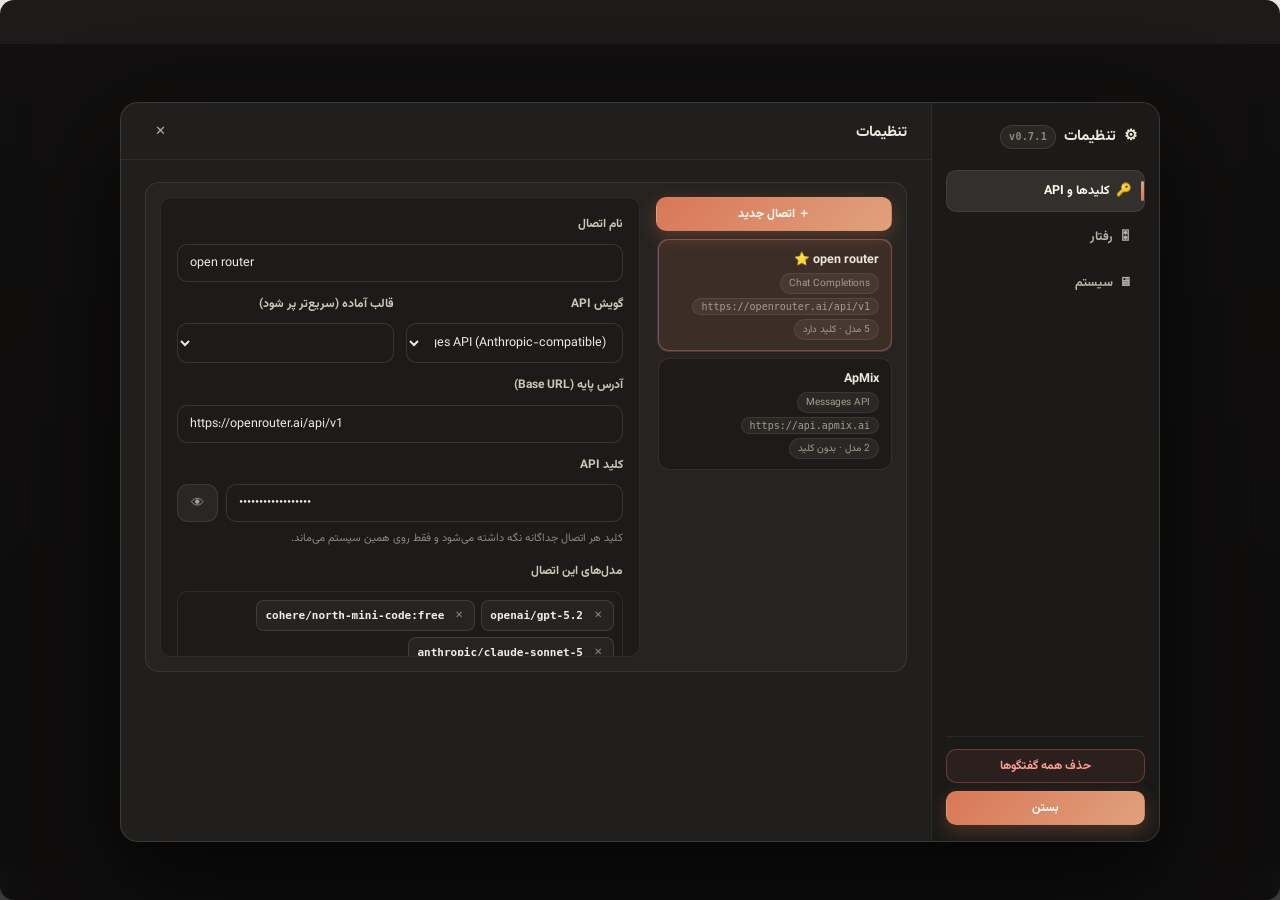
==== preview-settings.html @ 4d78b34c "v0.7.1: real bulletproof fixes - fonts: all 5 Vazirmatn woff2 embedded as base64 in CSS (loads 100%," ====
<!doctype html>
<html lang="fa" dir="rtl">
<head>
<meta charset="utf-8">
<title>تنظیمات آتریا v0.7.1 — پیش‌نمایش</title>
<style>/* ==========================================================================
   Atria Dawn — styles (RTL, glass, animated dawn theme)
   ========================================================================== */

@font-face { font-family: 'Vazirmatn'; src: url([data-uri]) format('woff2'); font-weight: 300; font-display: swap; }
@font-face { font-family: 'Vazirmatn'; src: url([data-uri]) format('woff2'); font-weight: 400; font-display: swap; }
@font-face { font-family: 'Vazirmatn'; src: url([data-uri]) format('woff2'); font-weight: 500; font-display: swap; }
@font-face { font-family: 'Vazirmatn'; src: url([data-uri]) format('woff2'); font-weight: 600; font-display: swap; }
@font-face { font-family: 'Vazirmatn'; src: url([data-uri]) format('woff2'); font-weight: 700; font-display: swap; }

:root {
  --bg0: #171615;
  --bg1: #1c1b1a;
  --ink: #f0efe9;
  --muted: #a8a49c;
  --faint: #6f6b63;
  --indigo: #d97757;
  --violet: #e0a17c;
  --amber: #e8b866;
  --rose: #e07856;
  --good: #93c47d;
  --bad: #e5654f;
  --glass: rgba(245, 240, 230, 0.055);
  --glass-soft: rgba(245, 240, 230, 0.03);
  --brd: rgba(245, 240, 230, 0.09);
  --brd-strong: rgba(245, 240, 230, 0.15);
  --grad: linear-gradient(135deg, #d97757 0%, #e0a17c 55%, #efc79a 100%);
  --grad-soft: linear-gradient(135deg, rgba(217, 119, 87, 0.25), rgba(224, 161, 124, 0.25), rgba(239, 199, 154, 0.2));
  --shadow: 0 22px 60px rgba(0, 0, 0, 0.45);
  --radius: 18px;
  --font: 'Vazirmatn', 'Segoe UI', Tahoma, sans-serif;
  --mono: 'Cascadia Code', Consolas, 'JetBrains Mono', monospace;
}

* { box-sizing: border-box; margin: 0; padding: 0; }
html, body { height: 100%; }
body {
  font-family: var(--font);
  color: var(--ink);
  background: transparent;
  overflow: hidden;
  font-size: 14.5px;
  line-height: 1.8;
  -webkit-font-smoothing: antialiased;
  user-select: none;
}
input, textarea, select, button { user-select: text; font-family: var(--font); }
select option { font-family: var(--font); }

/* ---------- frame ---------- */
.frame {
  position: relative;
  height: 100vh;
  border-radius: 14px;
  overflow: hidden;
  background: linear-gradient(180deg, var(--bg1), var(--bg0) 70%);
  box-shadow: 0 0 0 1px rgba(255, 255, 255, 0.07), 0 40px 120px rgba(0, 0, 0, 0.7);
  display: flex;
  flex-direction: column;
}

/* ---------- animated background ---------- */
.bg { position: absolute; inset: 0; z-index: 0; pointer-events: none; }
.blob {
  position: absolute; border-radius: 50%; filter: blur(90px); opacity: 0.55;
  mix-blend-mode: screen; will-change: transform;
}
.b1 { width: 560px; height: 560px; right: -120px; top: -160px; background: radial-gradient(circle at 30% 30%, #4f5dff, transparent 65%); animation: drift1 26s ease-in-out infinite alternate; }
.b2 { width: 520px; height: 520px; left: -140px; top: 10%; background: radial-gradient(circle at 40% 40%, #8b3df0, transparent 65%); animation: drift2 32s ease-in-out infinite alternate; }
.b3 { width: 480px; height: 480px; left: 18%; bottom: -220px; background: radial-gradient(circle at 50% 50%, #ff9a3c, transparent 62%); opacity: 0.4; animation: drift3 38s ease-in-out infinite alternate; }
.b4 { width: 380px; height: 380px; right: 16%; bottom: -140px; background: radial-gradient(circle at 50% 40%, #ff5d9e, transparent 62%); opacity: 0.3; animation: drift4 30s ease-in-out infinite alternate; }

@keyframes drift1 { from { transform: translate(0, 0) scale(1); } to { transform: translate(-90px, 70px) scale(1.15); } }
@keyframes drift2 { from { transform: translate(0, 0) scale(1.1); } to { transform: translate(70px, -60px) scale(0.95); } }
@keyframes drift3 { from { transform: translate(0, 0) scale(0.95); } to { transform: translate(-60px, -80px) scale(1.2); } }
@keyframes drift4 { from { transform: translate(0, 0) scale(1); } to { transform: translate(50px, -40px) scale(1.1); } }

#stars { position: absolute; inset: 0; }
#stars i {
  position: absolute; background: #dfe6ff; border-radius: 50%;
  animation: twinkle 4s ease-in-out infinite;
}
@keyframes twinkle { 0%, 100% { opacity: 0.12; } 50% { opacity: 0.7; } }

.grid-overlay {
  position: absolute; inset: 0; opacity: 0.05;
  background-image: linear-gradient(rgba(255,255,255,.5) 1px, transparent 1px),
    linear-gradient(90deg, rgba(255,255,255,.5) 1px, transparent 1px);
  background-size: 56px 56px;
  mask-image: radial-gradient(ellipse at 50% 0%, black 0%, transparent 75%);
  -webkit-mask-image: radial-gradient(ellipse at 50% 0%, black 0%, transparent 75%);
}
.vignette {
  position: absolute; inset: 0;
  background: radial-gradient(ellipse at 50% 120%, rgba(0, 0, 0, 0.55), transparent 60%);
}

/* ---------- titlebar ---------- */
.titlebar {
  position: relative; z-index: 5;
  height: 52px; flex: 0 0 52px;
  display: flex; align-items: center; justify-content: space-between;
  padding: 0 12px;
  border-bottom: 1px solid rgba(255, 255, 255, 0.05);
  background: rgba(8, 9, 18, 0.35);
  backdrop-filter: blur(18px);
  -webkit-backdrop-filter: blur(18px);
}
.brand { display: flex; align-items: center; gap: 10px; }
.logo {
  width: 32px; height: 32px; border-radius: 9px; overflow: hidden;
  box-shadow: 0 0 18px rgba(140, 110, 255, 0.45), 0 0 0 1px rgba(255, 255, 255, 0.12);
  animation: logoPulse 5s ease-in-out infinite;
}
.logo img { width: 100%; height: 100%; display: block; }
@keyframes logoPulse {
  0%, 100% { box-shadow: 0 0 14px rgba(140, 110, 255, 0.35), 0 0 0 1px rgba(255,255,255,0.12); }
  50% { box-shadow: 0 0 26px rgba(255, 170, 90, 0.5), 0 0 0 1px rgba(255,255,255,0.2); }
}
.brand-text { display: flex; flex-direction: column; line-height: 1.25; }
.brand-name { font-weight: 700; font-size: 15.5px; letter-spacing: 0.2px; }
.brand-sub {
  font-size: 9.5px; font-weight: 600; letter-spacing: 2.2px; direction: ltr;
  background: var(--grad); -webkit-background-clip: text; background-clip: text; color: transparent;
}
.model-badge {
  font-family: var(--mono); font-size: 10px; padding: 3px 9px; border-radius: 20px;
  background: var(--glass-soft); border: 1px solid var(--brd); color: var(--muted);
  letter-spacing: 0.3px;
}
.titlebar-actions { display: flex; align-items: center; gap: 6px; }

.tb-btn {
  width: 34px; height: 34px; border-radius: 9px; border: 1px solid transparent;
  background: transparent; color: var(--muted); cursor: pointer;
  display: grid; place-items: center; transition: 0.2s;
}
.tb-btn:hover { background: var(--glass); color: var(--ink); border-color: var(--brd); }
.tb-btn svg { width: 18px; height: 18px; fill: none; stroke: currentColor; stroke-width: 1.8; stroke-linecap: round; }

.win-controls { display: flex; direction: ltr; }
.wc {
  width: 40px; height: 34px; border: none; background: transparent; cursor: pointer;
  color: var(--muted); display: grid; place-items: center; border-radius: 8px; transition: 0.15s;
}
.wc svg { width: 12px; height: 12px; fill: none; stroke: currentColor; stroke-width: 1.4; stroke-linecap: round; }
.wc:hover { background: rgba(255, 255, 255, 0.08); color: var(--ink); }
.wc-close:hover { background: #e81123; color: white; }

/* ---------- layout ---------- */
.layout { position: relative; z-index: 2; flex: 1; display: flex; min-height: 0; }

/* ---------- sidebar ---------- */
.sidebar {
  width: 272px; flex: 0 0 272px;
  display: flex; flex-direction: column; gap: 12px;
  padding: 14px 12px;
  border-left: 1px solid rgba(255, 255, 255, 0.05);
  background: rgba(10, 11, 22, 0.45);
  backdrop-filter: blur(24px) saturate(1.25);
  -webkit-backdrop-filter: blur(24px) saturate(1.25);
  transition: margin-left 0.35s cubic-bezier(0.22, 1, 0.36, 1), opacity 0.3s;
}
.frame.side-hidden .sidebar { margin-left: -272px; opacity: 0; pointer-events: none; }

.new-chat-btn {
  position: relative; overflow: hidden;
  display: flex; align-items: center; justify-content: center; gap: 8px;
  padding: 12px 14px; border-radius: 13px; border: 1px solid var(--brd-strong);
  background: var(--grad-soft); color: var(--ink); font-family: var(--font);
  font-size: 13.5px; font-weight: 600; cursor: pointer; transition: 0.25s;
}
.new-chat-btn:hover { transform: translateY(-1px); box-shadow: 0 8px 26px rgba(124, 108, 255, 0.35); border-color: rgba(160, 130, 255, 0.5); }
.new-chat-btn:active { transform: translateY(0) scale(0.98); }
.nc-plus { font-size: 16px; font-weight: 700; }
.nc-glow {
  position: absolute; inset: 0; border-radius: inherit; opacity: 0;
  background: radial-gradient(circle at 50% 50%, rgba(255, 255, 255, 0.25), transparent 60%);
  transition: opacity 0.3s;
}
.new-chat-btn:hover .nc-glow { opacity: 1; animation: shimmer 1.6s linear infinite; }
@keyframes shimmer { from { transform: translateX(-100%); } to { transform: translateX(100%); } }

.conv-list { flex: 1; overflow-y: auto; display: flex; flex-direction: column; gap: 4px; }
.conv {
  position: relative; display: flex; flex-direction: column;
  padding: 10px 12px; border-radius: 11px; cursor: pointer;
  border: 1px solid transparent; transition: 0.2s; animation: fadeSlide 0.3s ease both;
}
.conv:hover { background: var(--glass); border-color: var(--brd); transform: translateX(-2px); }
.conv.active {
  background: var(--grad-soft); border-color: rgba(150, 125, 255, 0.35);
}
.conv.active::before {
  content: ''; position: absolute; right: 0; top: 20%; height: 60%; width: 3px;
  border-radius: 3px; background: var(--grad); box-shadow: 0 0 10px rgba(160, 120, 255, 0.8);
}
.conv-title {
  font-size: 13px; font-weight: 500; white-space: nowrap; overflow: hidden; text-overflow: ellipsis;
}
.conv-date { font-size: 10.5px; color: var(--faint); margin-top: 2px; }
.conv-del {
  position: absolute; left: 8px; top: 50%; transform: translateY(-50%);
  width: 24px; height: 24px; border-radius: 7px; border: none; background: transparent;
  color: var(--faint); cursor: pointer; opacity: 0; transition: 0.2s; font-size: 11px;
}
.conv:hover .conv-del { opacity: 1; }
.conv-del:hover { background: rgba(248, 113, 113, 0.18); color: var(--bad); }

.side-footer { display: flex; flex-direction: column; gap: 6px; }
.side-btn {
  display: flex; align-items: center; gap: 10px; width: 100%;
  padding: 10px 12px; border-radius: 11px; border: 1px solid transparent;
  background: transparent; color: var(--muted); font-family: var(--font); font-size: 13px;
  cursor: pointer; transition: 0.2s;
}
.side-btn:hover { background: var(--glass); color: var(--ink); border-color: var(--brd); }
.engine-note {
  font-size: 10.5px; color: var(--faint); text-align: center; padding-top: 6px;
  display: flex; align-items: center; justify-content: center; gap: 6px;
}
.dot-live {
  width: 6px; height: 6px; border-radius: 50%; background: var(--good);
  box-shadow: 0 0 8px var(--good); animation: livePulse 2.2s ease-in-out infinite;
}
@keyframes livePulse { 0%, 100% { opacity: 1; } 50% { opacity: 0.35; } }

/* ---------- chat ---------- */
.chat { position: relative; flex: 1; display: flex; flex-direction: column; min-width: 0; }
.messages {
  flex: 1; overflow-y: auto; padding: 26px clamp(16px, 5vw, 64px) 12px;
  display: flex; flex-direction: column; gap: 22px; scroll-behavior: smooth;
}
.messages::-webkit-scrollbar, .conv-list::-webkit-scrollbar, .modal-body::-webkit-scrollbar { width: 8px; }
.messages::-webkit-scrollbar-thumb, .conv-list::-webkit-scrollbar-thumb, .modal-body::-webkit-scrollbar-thumb {
  background: rgba(255, 255, 255, 0.12); border-radius: 8px;
}
.messages::-webkit-scrollbar-thumb:hover { background: rgba(255, 255, 255, 0.2); }

/* ---------- messages ---------- */
.msg { display: flex; gap: 12px; align-items: flex-end; animation: msgIn 0.5s cubic-bezier(0.22, 1, 0.36, 1) both; }
.msg.user { flex-direction: row; justify-content: flex-end; }
.msg.ai { justify-content: flex-start; }
@keyframes msgIn {
  from { opacity: 0; transform: translateY(16px) scale(0.98); filter: blur(3px); }
  to { opacity: 1; transform: translateY(0) scale(1); filter: blur(0); }
}
@keyframes fadeSlide { from { opacity: 0; transform: translateX(10px); } to { opacity: 1; transform: none; } }

.avatar {
  width: 36px; height: 36px; border-radius: 12px; flex: 0 0 36px;
  display: grid; place-items: center; font-size: 12px; font-weight: 700;
}
.avatar.you {
  background: linear-gradient(135deg, rgba(109, 124, 255, 0.35), rgba(168, 85, 247, 0.35));
  border: 1px solid rgba(150, 130, 255, 0.4); color: #dfe2ff;
}
.avatar.atri {
  overflow: hidden; border: 1px solid rgba(255, 255, 255, 0.14);
  box-shadow: 0 0 16px rgba(150, 110, 255, 0.35);
}
.avatar.atri img { width: 100%; height: 100%; }

.stack { display: flex; flex-direction: column; gap: 10px; max-width: min(780px, 82%); min-width: 0; }

.bubble {
  padding: 13px 17px; border-radius: var(--radius); position: relative;
  user-select: text; word-wrap: break-word; overflow-wrap: anywhere;
}
.msg.user .bubble {
  background: linear-gradient(135deg, rgba(109, 124, 255, 0.28), rgba(168, 85, 247, 0.22));
  border: 1px solid rgba(140, 130, 255, 0.35);
  border-bottom-right-radius: 6px;
  box-shadow: 0 10px 30px rgba(80, 70, 200, 0.2);
}
.msg.ai .bubble {
  background: var(--glass); border: 1px solid var(--brd);
  border-bottom-left-radius: 6px;
  backdrop-filter: blur(20px);
  -webkit-backdrop-filter: blur(20px);
  box-shadow: 0 10px 34px rgba(0, 0, 0, 0.3);
}
.msg.ai .bubble.streaming::after {
  content: ''; position: absolute; inset: -1px; border-radius: inherit; pointer-events: none;
  border: 1px solid rgba(160, 130, 255, 0.35);
  animation: borderGlow 2.2s ease-in-out infinite;
}
@keyframes borderGlow {
  0%, 100% { box-shadow: 0 0 0 0 rgba(160, 130, 255, 0); }
  50% { box-shadow: 0 0 22px 2px rgba(160, 130, 255, 0.25); }
}

.cursor {
  display: inline-block; width: 8px; height: 17px; vertical-align: -3px; margin-inline-start: 3px;
  background: var(--grad); border-radius: 2px; animation: blink 0.9s steps(2) infinite;
}
@keyframes blink { 50% { opacity: 0.15; } }

/* ---------- thinking box ---------- */
.think-box {
  border: 1px solid rgba(255, 255, 255, 0.07); border-radius: 13px;
  background: rgba(255, 255, 255, 0.025); overflow: hidden;
  animation: msgIn 0.4s ease both;
}
.think-head {
  width: 100%; display: flex; align-items: center; gap: 8px;
  padding: 9px 13px; background: transparent; border: none; cursor: pointer;
  color: var(--muted); font-family: var(--font); font-size: 12px;
}
.think-title { flex: 1; text-align: start; }
.think-box.has .think-title {
  background: linear-gradient(90deg, var(--muted) 25%, #fff 50%, var(--muted) 75%);
  background-size: 200% 100%; -webkit-background-clip: text; background-clip: text; color: transparent;
  animation: shimmerText 2.4s linear infinite;
}
@keyframes shimmerText { from { background-position: 200% 0; } to { background-position: -200% 0; } }
.chev { transition: transform 0.25s; }
.think-box.open .chev { transform: rotate(180deg); }
.think-body {
  display: none; padding: 4px 15px 12px; color: var(--faint); font-size: 12.5px;
  font-style: italic; white-space: pre-wrap; word-wrap: break-word;
  max-height: 220px; overflow-y: auto; user-select: text;
  border-top: 1px dashed rgba(255, 255, 255, 0.06);
}
.think-box.open .think-body { display: block; animation: msgIn 0.3s ease; }

/* ---------- tool cards ---------- */
.tools { display: flex; flex-direction: column; gap: 8px; }
.tool-card {
  border: 1px solid rgba(255, 192, 120, 0.2); border-radius: 13px;
  background: linear-gradient(135deg, rgba(255, 180, 84, 0.08), rgba(255, 107, 157, 0.05));
  overflow: hidden; animation: msgIn 0.4s cubic-bezier(0.22, 1, 0.36, 1) both;
}
.tool-head { display: flex; align-items: center; gap: 9px; padding: 10px 14px; font-size: 12.5px; }
.tool-ic { font-size: 15px; animation: gearSpin 2.6s linear infinite; display: inline-block; }
.tool-card.done .tool-ic { animation: none; }
@keyframes gearSpin { to { transform: rotate(360deg); } }
.tool-label { font-weight: 600; }
.tool-chip {
  font-family: var(--mono); font-size: 10px; color: var(--amber); direction: ltr;
  background: rgba(255, 180, 84, 0.12); border: 1px solid rgba(255, 180, 84, 0.25);
  padding: 2px 8px; border-radius: 20px;
}
.tool-state { margin-inline-start: auto; font-size: 11px; color: var(--muted); }
.tool-card.done .tool-state { color: var(--good); font-weight: 600; }
.tool-card.failed .tool-state { color: var(--bad); font-weight: 600; }
.tool-io { padding: 0 14px 11px; display: flex; flex-direction: column; gap: 6px; }
.tool-in, .tool-out {
  font-family: var(--mono); font-size: 11.5px; direction: ltr; text-align: left;
  background: rgba(0, 0, 0, 0.3); border: 1px solid rgba(255, 255, 255, 0.05);
  border-radius: 9px; padding: 8px 11px; white-space: pre-wrap; word-break: break-all;
  color: #b9c3e8; max-height: 130px; overflow: auto; user-select: text;
}
.tool-out { color: #a8e6c9; border-color: rgba(52, 211, 153, 0.15); }

/* ---------- status / meta ---------- */
.status-line {
  display: flex; align-items: center; gap: 10px; padding-inline-start: 6px;
  color: var(--muted); font-size: 12.5px;
}
.dots { display: inline-flex; gap: 4px; }
.dots i {
  width: 6px; height: 6px; border-radius: 50%; background: var(--indigo);
  animation: bounceDot 1.2s ease-in-out infinite;
}
.dots i:nth-child(2) { background: var(--violet); animation-delay: 0.15s; }
.dots i:nth-child(3) { background: var(--amber); animation-delay: 0.3s; }
@keyframes bounceDot { 0%, 60%, 100% { transform: translateY(0); opacity: 0.5; } 30% { transform: translateY(-5px); opacity: 1; } }

.msg-meta {
  display: flex; gap: 6px; align-items: center; padding-inline-start: 6px;
  font-size: 11px; color: var(--faint); opacity: 0; transition: 0.2s;
}
.msg:hover .msg-meta { opacity: 1; }
.meta-btn {
  border: none; background: transparent; color: var(--faint); cursor: pointer;
  font-family: var(--font); font-size: 11px; padding: 3px 9px; border-radius: 7px; transition: 0.15s;
}
.meta-btn:hover { background: var(--glass); color: var(--ink); }

/* ---------- markdown ---------- */
.md { user-select: text; overflow-wrap: anywhere; }
.md p { margin: 0 0 10px; }
.md p:last-child { margin-bottom: 0; }
.md h1, .md h2, .md h3, .md h4 {
  margin: 14px 0 8px; line-height: 1.5; font-weight: 700;
  background: var(--grad); -webkit-background-clip: text; background-clip: text; color: transparent;
}
.md h1:first-child, .md h2:first-child, .md h3:first-child, .md h4:first-child { margin-top: 0; }
.md h1 { font-size: 19px; } .md h2 { font-size: 17px; } .md h3 { font-size: 15.5px; } .md h4 { font-size: 14.5px; }
.md ul, .md ol { margin: 8px 24px 10px 0; }
.md li { margin: 3px 0; }
.md strong { color: #fff; font-weight: 700; }
.md em { color: #d6dcff; }
.md del { opacity: 0.6; }
.md hr { border: none; border-top: 1px dashed rgba(255, 255, 255, 0.14); margin: 14px 0; }
.md blockquote {
  border-right: 3px solid rgba(160, 130, 255, 0.5); background: rgba(160, 130, 255, 0.07);
  padding: 8px 14px; border-radius: 10px; margin: 10px 0; color: #cfd6ff;
}
.md code.ic {
  font-family: var(--mono); font-size: 0.88em; direction: ltr; display: inline-block;
  background: rgba(0, 0, 0, 0.35); border: 1px solid rgba(255, 255, 255, 0.07);
  padding: 1px 7px; border-radius: 7px; color: #ffc9a0;
}
.md .lnk { color: #9db4ff; text-decoration: none; border-bottom: 1px dashed rgba(157, 180, 255, 0.5); cursor: pointer; }
.md .lnk:hover { color: #c3d2ff; }
.code-block {
  margin: 12px 0; border-radius: 13px; overflow: hidden;
  border: 1px solid rgba(255, 255, 255, 0.08); background: rgba(3, 4, 10, 0.55);
  animation: msgIn 0.3s ease both;
}
.code-head {
  display: flex; align-items: center; justify-content: space-between;
  padding: 7px 14px; background: rgba(255, 255, 255, 0.04); border-bottom: 1px solid rgba(255, 255, 255, 0.05);
}
.code-lang { font-family: var(--mono); font-size: 11px; color: var(--muted); }
.code-copy {
  border: 1px solid var(--brd); background: var(--glass); color: var(--muted);
  font-family: var(--font); font-size: 11px; padding: 3px 12px; border-radius: 8px; cursor: pointer; transition: 0.15s;
}
.code-copy:hover { color: var(--ink); border-color: var(--brd-strong); }
.code-copy.ok { color: var(--good); border-color: rgba(52, 211, 153, 0.4); }
.code-block pre {
  margin: 0; padding: 14px 16px; overflow-x: auto; direction: ltr; text-align: left;
  font-family: var(--mono); font-size: 12.8px; line-height: 1.7; user-select: text;
}
.code-block pre::-webkit-scrollbar { height: 8px; }
.code-block pre::-webkit-scrollbar-thumb { background: rgba(255, 255, 255, 0.1); border-radius: 8px; }

/* ---------- empty state ---------- */
.empty {
  position: absolute; inset: 0 0 130px 0; z-index: 3; pointer-events: none;
  display: flex; flex-direction: column; align-items: center; justify-content: center;
  gap: 14px; padding: 20px; text-align: center; transition: opacity 0.45s, transform 0.45s;
}
.empty.hidden { opacity: 0; transform: scale(0.97); pointer-events: none !important; }
.empty .orb {
  width: 118px; height: 118px; border-radius: 34px; overflow: hidden; pointer-events: none;
  box-shadow: 0 0 60px rgba(150, 110, 255, 0.5), 0 0 120px rgba(255, 170, 90, 0.2);
  animation: orbFloat 6s ease-in-out infinite;
}
.empty .orb img { width: 100%; height: 100%; }
@keyframes orbFloat {
  0%, 100% { transform: translateY(0) rotate(0deg); }
  50% { transform: translateY(-14px) rotate(2deg); }
}
.empty h1 { font-size: 26px; font-weight: 700; }
.grad-text {
  background: var(--grad); -webkit-background-clip: text; background-clip: text; color: transparent;
}
.empty-sub { color: var(--muted); max-width: 560px; font-size: 13.5px; }
.suggestions {
  display: flex; flex-wrap: wrap; gap: 10px; justify-content: center;
  max-width: 640px; margin-top: 12px; pointer-events: auto;
}
.chip {
  padding: 10px 16px; border-radius: 14px; cursor: pointer; font-family: var(--font);
  font-size: 12.5px; color: var(--ink); transition: 0.25s cubic-bezier(0.22, 1, 0.36, 1);
  background: var(--glass); border: 1px solid var(--brd);
  backdrop-filter: blur(14px); -webkit-backdrop-filter: blur(14px);
  animation: msgIn 0.5s cubic-bezier(0.22, 1, 0.36, 1) both;
}
.chip:nth-child(2) { animation-delay: 0.07s; }
.chip:nth-child(3) { animation-delay: 0.14s; }
.chip:nth-child(4) { animation-delay: 0.21s; }
.chip:hover {
  transform: translateY(-3px); border-color: rgba(160, 130, 255, 0.5);
  box-shadow: 0 10px 28px rgba(110, 90, 255, 0.28);
}

/* ---------- composer ---------- */
.composer {
  position: relative; z-index: 4; margin: 0 clamp(12px, 4vw, 48px) 18px;
  display: flex; align-items: flex-end; gap: 10px;
  padding: 12px 12px 12px 12px; border-radius: 20px;
}
.glass {
  background: rgba(255, 255, 255, 0.055);
  border: 1px solid var(--brd);
  backdrop-filter: blur(24px) saturate(1.25);
  -webkit-backdrop-filter: blur(24px) saturate(1.25);
  box-shadow: var(--shadow);
}
.glass-soft {
  background: rgba(255, 255, 255, 0.03);
  border: 1px solid rgba(255, 255, 255, 0.06);
}
#input {
  flex: 1; resize: none; border: none; outline: none; background: transparent;
  color: var(--ink); font-size: 14px; line-height: 1.85; max-height: 180px;
  padding: 6px 8px;
}
#input::placeholder { color: var(--faint); }

.send-btn {
  width: 46px; height: 46px; border-radius: 16px; border: none; cursor: pointer; flex: 0 0 46px;
  background: var(--grad); color: #0b0c16; display: grid; place-items: center;
  transition: 0.25s cubic-bezier(0.22, 1, 0.36, 1);
  box-shadow: 0 8px 26px rgba(130, 100, 255, 0.45);
}
.send-btn svg { width: 21px; height: 21px; fill: none; stroke: currentColor; stroke-width: 2.2; stroke-linecap: round; stroke-linejoin: round; }
.send-btn:hover { transform: translateY(-2px) scale(1.05); box-shadow: 0 12px 34px rgba(160, 110, 255, 0.6); }
.send-btn:active { transform: scale(0.94); }
.send-btn:disabled { opacity: 0.35; transform: none; cursor: default; box-shadow: none; }

.stop-btn {
  width: 46px; height: 46px; border-radius: 16px; border: none; cursor: pointer; flex: 0 0 46px;
  background: linear-gradient(135deg, #ff7a7a, #ff4d8d); color: white; display: grid; place-items: center;
  animation: stopPulse 1.4s ease-in-out infinite;
}
.stop-btn svg { width: 20px; height: 20px; fill: currentColor; stroke: none; }
@keyframes stopPulse {
  0%, 100% { box-shadow: 0 0 0 0 rgba(255, 100, 130, 0.55); }
  50% { box-shadow: 0 0 0 12px rgba(255, 100, 130, 0); }
}

.scroll-btn {
  position: absolute; bottom: 108px; left: 50%; transform: translateX(-50%);
  z-index: 6; width: 38px; height: 38px; border-radius: 50%; cursor: pointer;
  background: rgba(20, 20, 40, 0.8); color: var(--ink); border: 1px solid var(--brd-strong);
  font-size: 16px; transition: 0.25s; backdrop-filter: blur(10px);
  animation: msgIn 0.3s ease both;
}
.scroll-btn:hover { transform: translateX(-50%) translateY(-3px); border-color: rgba(160, 130, 255, 0.5); }

/* ---------- modals ---------- */
.modal-backdrop {
  position: fixed; inset: 0; z-index: 50; display: grid; place-items: center;
  background: rgba(4, 5, 12, 0.65); backdrop-filter: blur(8px); -webkit-backdrop-filter: blur(8px);
  animation: fadeIn 0.25s ease both;
}
@keyframes fadeIn { from { opacity: 0; } to { opacity: 1; } }
.modal {
  width: min(640px, calc(100vw - 48px)); max-height: calc(100vh - 80px);
  border-radius: 22px; display: flex; flex-direction: column;
  animation: springIn 0.45s cubic-bezier(0.34, 1.56, 0.64, 1) both;
}
@keyframes springIn {
  from { opacity: 0; transform: translateY(26px) scale(0.94); }
  to { opacity: 1; transform: none; }
}
.modal-head {
  display: flex; align-items: center; justify-content: space-between;
  padding: 18px 22px 12px;
}
.modal-head h2 { font-size: 17px; font-weight: 700; }
.x {
  width: 30px; height: 30px; border-radius: 9px; border: none; cursor: pointer;
  background: transparent; color: var(--muted); font-size: 13px; transition: 0.15s;
}
.x:hover { background: rgba(248, 113, 113, 0.18); color: var(--bad); }
.modal-body { padding: 6px 22px 12px; overflow-y: auto; display: flex; flex-direction: column; gap: 15px; }
.modal-foot {
  display: flex; align-items: center; gap: 10px; padding: 14px 22px 18px;
  border-top: 1px solid rgba(255, 255, 255, 0.05);
}
.spacer { flex: 1; }

.field { display: flex; flex-direction: column; gap: 7px; flex: 1; min-width: 0; }
.flabel { font-size: 12.5px; color: var(--muted); font-weight: 500; }
.fhint { font-size: 11px; color: var(--faint); }
.row2 { display: flex; gap: 14px; }
.row3 { display: flex; gap: 18px; flex-wrap: wrap; }
.field input[type="text"], .field input[type="password"], .field textarea {
  width: 100%; padding: 10px 13px; border-radius: 11px; outline: none;
  border: 1px solid var(--brd); background: rgba(0, 0, 0, 0.25); color: var(--ink);
  font-size: 13px; transition: border-color 0.2s, box-shadow 0.2s; font-family: var(--font);
}
.field input:focus, .field textarea:focus {
  border-color: rgba(160, 130, 255, 0.55); box-shadow: 0 0 0 3px rgba(140, 110, 255, 0.15);
}
.field textarea { resize: vertical; line-height: 1.7; }
.key-row { display: flex; gap: 8px; }
.key-row input { flex: 1; font-family: var(--mono); direction: ltr; }
.eye {
  border: 1px solid var(--brd); background: var(--glass); border-radius: 11px;
  cursor: pointer; padding: 0 13px; color: var(--muted); transition: 0.15s;
}
.eye:hover { color: var(--ink); }

input[type="range"] { accent-color: var(--violet); height: 26px; cursor: pointer; }

.switch-field {
  display: flex; align-items: center; gap: 9px; cursor: pointer; font-size: 12.5px; color: var(--muted);
}
.switch-field input { display: none; }
.switch {
  width: 38px; height: 21px; border-radius: 20px; position: relative; transition: 0.25s;
  background: rgba(255, 255, 255, 0.1); border: 1px solid var(--brd); flex: 0 0 38px;
}
.switch::after {
  content: ''; position: absolute; top: 2px; right: 2px; width: 15px; height: 15px;
  border-radius: 50%; background: var(--muted); transition: 0.25s cubic-bezier(0.34, 1.56, 0.64, 1);
}
.switch-field input:checked + .switch { background: var(--grad); border-color: transparent; }
.switch-field input:checked + .switch::after { transform: translateX(-17px); background: #fff; }
.switch-field:hover { color: var(--ink); }

.btn {
  padding: 9px 18px; border-radius: 11px; cursor: pointer; font-family: var(--font);
  font-size: 12.5px; font-weight: 600; border: 1px solid var(--brd); transition: 0.2s;
  background: var(--glass); color: var(--ink);
}
.btn:hover { border-color: var(--brd-strong); transform: translateY(-1px); }
.btn.primary {
  background: var(--grad); border: none; color: #0b0c16;
  box-shadow: 0 6px 20px rgba(130, 100, 255, 0.4);
}
.btn.ghost { background: transparent; color: var(--muted); }
.btn.danger { background: rgba(248, 113, 113, 0.12); border-color: rgba(248, 113, 113, 0.3); color: var(--bad); }
.btn.danger:hover { background: rgba(248, 113, 113, 0.2); }

/* ---------- memory list ---------- */
.mem-list { display: flex; flex-direction: column; gap: 9px; min-height: 80px; }
.mem-note {
  padding: 11px 14px; border-radius: 12px; background: var(--glass-soft);
  border: 1px solid rgba(255, 255, 255, 0.06); animation: msgIn 0.3s ease both;
}
.mem-title { font-weight: 600; font-size: 13px; margin-bottom: 3px; }
.mem-content { font-size: 12.5px; color: var(--muted); user-select: text; white-space: pre-wrap; }
.mem-ts { font-size: 10.5px; color: var(--faint); margin-top: 5px; direction: ltr; text-align: left; }
.mem-empty { color: var(--faint); text-align: center; padding: 26px 0; font-size: 13px; }

/* ---------- toasts ---------- */
.toasts {
  position: fixed; bottom: 26px; left: 50%; transform: translateX(-50%);
  z-index: 90; display: flex; flex-direction: column; gap: 8px; align-items: center;
}
.toast {
  padding: 11px 20px; border-radius: 13px; font-size: 12.5px;
  background: rgba(18, 20, 38, 0.9); border: 1px solid var(--brd-strong);
  color: var(--ink); backdrop-filter: blur(16px); box-shadow: var(--shadow);
  animation: toastIn 0.4s cubic-bezier(0.34, 1.56, 0.64, 1) both;
  max-width: min(520px, 90vw);
}
.toast.out { animation: toastOut 0.3s ease both; }
.toast.ok { border-color: rgba(52, 211, 153, 0.4); }
.toast.warn { border-color: rgba(255, 180, 84, 0.45); }
.toast.err { border-color: rgba(248, 113, 113, 0.45); }
@keyframes toastIn { from { opacity: 0; transform: translateY(16px) scale(0.94); } to { opacity: 1; transform: none; } }
@keyframes toastOut { to { opacity: 0; transform: translateY(10px) scale(0.95); } }

/* ---------- utilities ---------- */
.hidden { display: none !important; }
::selection { background: rgba(150, 110, 255, 0.4); }

/* ============ v0.2: incremental code lines ============ */
.code-block .code-lines {
  padding: 14px 16px; overflow-x: auto; direction: ltr; text-align: left;
  font-family: var(--mono); font-size: 12.8px; line-height: 1.7; user-select: text;
}
.code-lines { display: flex; flex-direction: column; }
.code-line { display: flex; gap: 12px; padding: 1px 4px; min-height: 1.7em; }
.code-line.anim { animation: lineIn 0.32s cubic-bezier(0.2, 0.9, 0.25, 1) both; }
@keyframes lineIn { from { opacity: 0; transform: translateY(4px); } to { opacity: 1; transform: none; } }
.code-line .ln {
  color: var(--faint); opacity: 0.55; text-align: left; min-width: 26px;
  font-size: 11px; line-height: 1.75; user-select: none;
}
.code-line .lc { white-space: pre-wrap; word-break: break-word; flex: 1; }
.code-line.partial .lc::after {
  content: ''; display: inline-block; width: 7px; height: 1em;
  background: var(--indigo); margin-inline-start: 3px; vertical-align: -2px;
  animation: blink 0.85s steps(1) infinite;
}
.c-kw { color: #b070ff; } .c-str { color: #ffc9a0; }
.c-num { color: #7ee0a3; } .c-com { color: var(--faint); font-style: italic; }
.c-typ { color: #7ab8ff; }

/* ============ v0.2: quiet settings tabs ============ */
.settings-tabs {
  display: flex; gap: 6px; padding: 3px; background: var(--glass-soft);
  border: 1px solid var(--brd); border-radius: 12px; margin-bottom: 4px;
}
.stab {
  flex: 1; padding: 8px 6px; font-size: 12.5px; font-weight: 500; color: var(--muted);
  background: transparent; border: 1px solid transparent; border-radius: 9px;
  cursor: pointer; transition: 0.18s; font-family: var(--font);
}
.stab:hover { color: var(--ink); background: var(--glass); }
.stab.active { color: var(--ink); background: var(--glass); border-color: var(--brd); }
.stab-body { display: none; }
.stab-body.active {
  display: flex; flex-direction: column; gap: 15px;
  animation: springIn 0.3s cubic-bezier(0.34, 1.56, 0.64, 1) both;
}

/* selects + number inputs follow field inputs */
.field select, .field input[type="number"] {
  width: 100%; padding: 10px 13px; border-radius: 11px; outline: none;
  border: 1px solid var(--brd); background: rgba(0, 0, 0, 0.25); color: var(--ink);
  font-size: 13px; transition: border-color 0.2s, box-shadow 0.2s; font-family: var(--font);
}
.field select:focus, .field input[type="number"]:focus {
  border-color: rgba(160, 130, 255, 0.55); box-shadow: 0 0 0 3px rgba(140, 110, 255, 0.15);
}
.field select option { background: var(--bg1); color: var(--ink); }

/* live stream bits */
.stream-answer { animation: fadeIn 0.2s ease both; }
.round-chip {
  margin: 2px auto; width: fit-content; font-size: 11px; color: var(--muted);
  background: var(--glass); border: 1px solid var(--brd); border-radius: 99px;
  padding: 3px 12px; animation: msgIn 0.3s ease both;
}

/* cmd-k palette */
.cmdk-list { display: flex; flex-direction: column; gap: 4px; max-height: 46vh; overflow-y: auto; }
.cmdk-item {
  padding: 10px 13px; border-radius: 11px; cursor: pointer; font-size: 13px;
  border: 1px solid transparent; transition: 0.15s; animation: fadeSlide 0.25s ease both;
}
.cmdk-item:hover, .cmdk-item.active { background: var(--glass); border-color: var(--brd); }

/* empty fade helper */
.empty.off { opacity: 0; transform: scale(0.97); pointer-events: none !important; }

/* ============ v0.2.2: window controls top-right + better thinking ============ */
.titlebar { padding-right: 158px; }
.win-controls {
  position: absolute; top: 0; right: 0; height: 52px;
  display: flex; direction: ltr; align-items: center;
  padding-right: 4px;
}
.think-orb {
  width: 13px; height: 13px; border-radius: 50%; flex: 0 0 13px;
  background: var(--grad);
  box-shadow: 0 0 10px rgba(160, 120, 255, 0.6);
}
.think-box.has .think-orb { animation: orbPulse 1.5s ease-in-out infinite; }
@keyframes orbPulse {
  0%, 100% { transform: scale(1); box-shadow: 0 0 8px rgba(160, 120, 255, 0.5); }
  50% { transform: scale(1.3); box-shadow: 0 0 20px rgba(255, 170, 90, 0.85); }
}
.think-box.has {
  border-color: rgba(160, 130, 255, 0.4);
  animation: thinkGlow 2.4s ease-in-out infinite;
}
@keyframes thinkGlow {
  0%, 100% { box-shadow: 0 0 0 1px rgba(160, 130, 255, 0.1), 0 6px 22px rgba(110, 80, 220, 0.15); }
  50% { box-shadow: 0 0 0 1px rgba(255, 170, 90, 0.25), 0 10px 34px rgba(255, 150, 90, 0.2); }
}
.think-box .dots { display: none; margin-inline-start: auto; }
.think-box.has .dots { display: inline-flex; }
.think-box.has .think-body {
  background: linear-gradient(180deg, rgba(160, 130, 255, 0.05), transparent 70%);
}

/* ============ v0.3: Claude-like composer bar + model picker + fancy thinking ============ */
.composer-zone { position: relative; z-index: 4; margin: 0 clamp(12px, 4vw, 48px) 18px; }
.composer-zone .composer { margin: 0; }
.composer-bar {
  position: relative; display: flex; align-items: center; gap: 8px; padding: 10px 6px 0;
}
.model-pick {
  display: inline-flex; align-items: center; gap: 7px;
  padding: 6px 13px; border-radius: 99px; cursor: pointer;
  background: var(--glass); border: 1px solid var(--brd); color: var(--ink);
  font-family: var(--font); font-size: 12px; transition: 0.18s;
}
.model-pick:hover { border-color: rgba(160, 130, 255, 0.5); background: var(--glass-soft); }
.mp-name { font-family: var(--mono); font-size: 11.5px; direction: ltr; }
.mp-caret { color: var(--muted); font-size: 9px; }
.mode-chips { display: flex; gap: 6px; margin-inline-start: auto; }
.mode-chip {
  padding: 6px 11px; border-radius: 99px; cursor: pointer;
  background: transparent; border: 1px solid var(--brd); color: var(--muted);
  font-family: var(--font); font-size: 11.5px; transition: 0.18s;
}
.mode-chip:hover { color: var(--ink); border-color: var(--brd-strong); }
.mode-chip.on {
  color: var(--ink); border-color: rgba(160, 130, 255, 0.45);
  background: var(--grad-soft);
  box-shadow: 0 2px 12px rgba(124, 108, 255, 0.18);
}
.model-menu {
  position: absolute; bottom: calc(100% + 8px); inset-inline-start: 0; z-index: 20;
  min-width: 320px; max-height: 360px; overflow-y: auto;
  background: rgba(14, 16, 30, 0.96); border: 1px solid var(--brd-strong);
  border-radius: 16px; backdrop-filter: blur(20px); box-shadow: var(--shadow);
  padding: 8px; display: flex; flex-direction: column; gap: 2px;
  animation: springIn 0.25s cubic-bezier(0.34, 1.56, 0.64, 1) both;
}
.mm-head { font-size: 10.5px; color: var(--faint); padding: 8px 10px 4px; letter-spacing: 0.5px; }
.mm-item {
  display: flex; align-items: center; gap: 10px; width: 100%;
  padding: 9px 12px; border-radius: 11px; border: 1px solid transparent;
  background: transparent; cursor: pointer; text-align: start; transition: 0.15s;
}
.mm-item:hover { background: var(--glass); border-color: var(--brd); }
.mm-item.active { background: var(--grad-soft); border-color: rgba(150, 125, 255, 0.35); }
.mm-model { font-family: var(--mono); font-size: 12px; direction: ltr; color: var(--ink); }
.mm-src { margin-inline-start: auto; font-size: 10.5px; color: var(--faint); }
.mm-custom {
  justify-content: center; color: var(--muted); margin-top: 6px;
  border-top: 1px solid rgba(255, 255, 255, 0.06); border-radius: 0 0 11px 11px;
}

/* fancy thinking orb: spinning conic ring + glowing core */
.think-box.has .think-orb { animation: none; box-shadow: none; background: none; }
.think-orb {
  width: 18px; height: 18px; border-radius: 50%; flex: 0 0 18px;
  display: grid; place-items: center; position: relative;
}
.think-orb::before {
  content: ''; position: absolute; inset: 0; border-radius: 50%;
  background: conic-gradient(from 0deg, #7c8cff, #b070ff, #ffc078, #ff6b9d, #7c8cff);
  animation: orbSpin 2.2s linear infinite;
  -webkit-mask: radial-gradient(farthest-side, transparent calc(100% - 3px), #000 calc(100% - 2px));
  mask: radial-gradient(farthest-side, transparent calc(100% - 3px), #000 calc(100% - 2px));
}
.think-orb i {
  width: 7px; height: 7px; border-radius: 50%; background: var(--grad);
  box-shadow: 0 0 10px rgba(176, 112, 255, 0.9);
}
.think-box.has .think-orb i { animation: orbPulse 1.5s ease-in-out infinite; }
.think-box:not(.has) .think-orb::before { animation: none; opacity: 0.45; }
@keyframes orbSpin { to { transform: rotate(360deg); } }

/* wave dots */
.think-wave { display: none; gap: 4px; margin-inline-start: auto; align-items: center; }
.think-box.has .think-wave { display: inline-flex; }
.think-wave i {
  width: 5px; height: 5px; border-radius: 50%; background: var(--violet);
  animation: waveDot 1.1s ease-in-out infinite;
}
.think-wave i:nth-child(2) { animation-delay: 0.15s; background: var(--indigo); }
.think-wave i:nth-child(3) { animation-delay: 0.3s; background: var(--amber); }
@keyframes waveDot {
  0%, 60%, 100% { transform: translateY(0); opacity: 0.5; }
  30% { transform: translateY(-4px); opacity: 1; }
}
.think-box.has .think-body {
  background: linear-gradient(180deg, rgba(176, 112, 255, 0.07), transparent 70%);
}

/* ============ v0.3.1: error card + retry ============ */
.err-card {
  margin-top: 6px; padding: 13px 15px; border-radius: 13px;
  border: 1px solid rgba(248, 113, 113, 0.35);
  background: linear-gradient(135deg, rgba(248, 113, 113, 0.1), rgba(255, 107, 157, 0.05));
  display: flex; flex-direction: column; gap: 10px; align-items: flex-start;
  animation: msgIn 0.3s ease both;
}
.err-text { font-size: 12.5px; color: #ffb4b4; user-select: text; word-break: break-word; }
.retry-btn { padding: 7px 16px; font-size: 12px; }

/* ============ v0.3.2: DeepSeek-style «فرایند تفکر» — timeline of thinking steps + tools ============ */
.think-box .chev { font-size: 10px; opacity: 0.75; flex: 0 0 auto; }
.think-now {
  font-size: 10.5px; color: var(--amber); max-width: 230px; flex: 0 1 auto;
  overflow: hidden; text-overflow: ellipsis; white-space: nowrap;
  animation: fadeIn 0.3s ease;
}
.think-box.has .think-now { animation: fadeIn 0.3s ease, nowPulse 1.8s ease-in-out infinite; }
@keyframes nowPulse { 50% { opacity: 0.5; } }
.think-body {
  max-height: 320px; overflow-y: auto; font-style: normal;
}
.run-panel .think-title { font-weight: 600; color: #cfc6ff; }
.think-box.has .think-title { font-weight: 600; }
.flow {
  display: flex; flex-direction: column; gap: 10px;
  padding-inline-start: 14px; margin-inline-start: 5px;
  border-inline-start: 1px dashed rgba(255, 255, 255, 0.1);
}
.step { position: relative; padding-inline-start: 6px; animation: msgIn 0.3s ease both; }
.step::before {
  content: ''; position: absolute; inset-inline-start: -18.5px; top: 5px;
  width: 7px; height: 7px; border-radius: 50%;
  background: var(--grad); box-shadow: 0 0 8px rgba(160, 120, 255, 0.55);
}
.step-title {
  font-size: 11.5px; font-weight: 700; color: #ffd9a8;
  margin-bottom: 3px; line-height: 1.6;
}
.step-text {
  font-size: 12px; color: var(--faint); font-style: italic;
  white-space: pre-wrap; word-wrap: break-word;
  max-height: 150px; overflow-y: auto; user-select: text;
}
.flow .tool-card { margin-inline-start: 2px; }
.flow .round-chip { margin: 0; }
.tool-bar {
  height: 3px; margin: 0 14px 9px; border-radius: 9px;
  background: rgba(255, 255, 255, 0.06); overflow: hidden;
}
.tool-bar i {
  display: block; height: 100%; width: 42%;
  background: linear-gradient(90deg, transparent, var(--amber), transparent);
  animation: barSlide 1.1s ease-in-out infinite;
}
@keyframes barSlide { from { transform: translateX(-130%); } to { transform: translateX(330%); } }
.tool-card.done .tool-bar, .tool-card.failed .tool-bar { display: none; }
.tool-card.pending .tool-ic { opacity: 0.55; }
.tool-card.pending { border-color: rgba(255, 192, 120, 0.12); }

/* ============ v0.4.0: OmniRoute + DeepSeek-web + live model catalog ============ */
.mm-tools {
  display: flex; gap: 6px; padding: 6px 8px 8px;
  position: sticky; top: 0; z-index: 2;
  background: rgba(16, 13, 30, 0.92); backdrop-filter: blur(8px);
}
.mm-search {
  flex: 1; min-width: 0; padding: 6px 10px; font-size: 12px;
  font-family: var(--font); color: var(--ink);
  background: rgba(255, 255, 255, 0.05); border: 1px solid var(--brd);
  border-radius: 9px; outline: none;
}
.mm-search:focus { border-color: rgba(160, 130, 255, 0.5); }
.mm-fetch {
  flex: 0 0 auto; padding: 6px 10px; font-size: 13px; cursor: pointer;
  background: rgba(160, 130, 255, 0.12); border: 1px solid rgba(160, 130, 255, 0.3);
  border-radius: 9px; color: var(--ink); transition: 0.15s;
}
.mm-fetch:hover { background: rgba(160, 130, 255, 0.25); }
.mm-live .mm-src { color: var(--good); }
.prov-help {
  display: block; margin-top: 6px; padding: 8px 11px;
  border-radius: 9px; font-size: 11.5px; line-height: 1.8;
  background: rgba(255, 180, 84, 0.08); border: 1px solid rgba(255, 180, 84, 0.2);
  color: #ffd9a8; white-space: pre-wrap;
}
.guide-list {
  margin: 6px 0; padding-inline-start: 22px; font-size: 13px; line-height: 2.1;
}
.guide-list b { color: #ffd9a8; }
.code-hint {
  font-family: var(--mono); font-size: 11.5px; direction: ltr; text-align: left;
  background: rgba(0, 0, 0, 0.35); border: 1px solid var(--brd);
  border-radius: 9px; padding: 9px 12px; margin: 8px 0;
  color: #b9c3e8; user-select: text; word-break: break-all;
}
.fhint.warn { color: #ffb4a8; margin-top: 10px; display: block; }
.btn.tiny { padding: 5px 10px; font-size: 11px; white-space: nowrap; }
.key-row .btn.tiny { margin-inline-start: 4px; }

/* ============ v0.4.1: connections manager + user-defined model lists ============ */
.modal.wide { width: min(880px, calc(100vw - 40px)); }
.conns-body {
  display: grid; grid-template-columns: 240px 1fr; gap: 14px;
  min-height: 380px; align-items: start;
}
.conn-list-col { display: flex; flex-direction: column; gap: 8px; }
.conn-list { display: flex; flex-direction: column; gap: 7px; max-height: 420px; overflow-y: auto; }
.conn-card {
  text-align: start; cursor: pointer; padding: 9px 12px; border-radius: 11px;
  background: rgba(255, 255, 255, 0.03); border: 1px solid var(--brd);
  transition: 0.15s; animation: fadeSlide 0.25s ease both;
}
.conn-card:hover { background: rgba(160, 130, 255, 0.08); }
.conn-card.active {
  border-color: rgba(160, 130, 255, 0.5);
  background: rgba(160, 130, 255, 0.12);
  box-shadow: 0 0 0 1px rgba(160, 130, 255, 0.2);
}
.cc-name { font-size: 13px; font-weight: 700; margin-bottom: 3px; }
.cc-meta { font-size: 10.5px; color: var(--muted); direction: ltr; text-align: start; }
.conn-summary { display: flex; flex-direction: column; gap: 8px; }
.conn-summary .conn-card { pointer-events: auto; }
.conn-form-col { display: flex; flex-direction: column; gap: 10px; }
.conn-form-foot { display: flex; align-items: center; gap: 10px; margin-top: 4px; }
.btn.full { width: 100%; }
.model-tags {
  display: flex; flex-wrap: wrap; gap: 6px; padding: 7px;
  min-height: 42px; border: 1px dashed rgba(255, 255, 255, 0.12);
  border-radius: 10px; background: rgba(0, 0, 0, 0.15);
}
.model-tag {
  display: inline-flex; align-items: center; gap: 5px;
  font-family: var(--mono); font-size: 11px; direction: ltr;
  background: rgba(160, 130, 255, 0.14); border: 1px solid rgba(160, 130, 255, 0.3);
  border-radius: 20px; padding: 3px 5px 3px 10px; color: var(--ink);
  animation: msgIn 0.25s ease both;
}
.model-tag .mt-x {
  border: none; background: rgba(255, 255, 255, 0.08); color: var(--muted);
  border-radius: 50%; width: 16px; height: 16px; font-size: 9px;
  cursor: pointer; line-height: 1;
}
.model-tag .mt-x:hover { background: rgba(255, 107, 125, 0.3); color: #fff; }
.srv-models { margin-top: 7px; display: flex; flex-direction: column; gap: 6px; }
.srv-list {
  display: flex; flex-direction: column; gap: 3px; max-height: 190px;
  overflow-y: auto; padding: 5px; border: 1px solid var(--brd);
  border-radius: 10px; background: rgba(0, 0, 0, 0.2);
}
.srv-item {
  text-align: start; font-family: var(--mono); font-size: 11.5px; direction: ltr;
  padding: 6px 10px; border-radius: 8px; border: 1px solid transparent;
  background: transparent; color: var(--ink); cursor: pointer;
}
.srv-item:hover { background: rgba(160, 130, 255, 0.1); }
.srv-item.picked {
  border-color: rgba(52, 211, 153, 0.35);
  background: rgba(52, 211, 153, 0.1); color: #a8e6c9;
}
.mm-conn-head {
  display: flex; align-items: center; justify-content: space-between; gap: 8px;
}
.mm-conn-name { font-weight: 700; color: #cfc6ff; }
.mm-switch {
  font-family: var(--font); font-size: 10.5px; color: var(--muted);
  background: rgba(255, 255, 255, 0.06); border: 1px solid var(--brd);
  border-radius: 20px; padding: 3px 10px; cursor: pointer; transition: 0.15s;
}
.mm-switch:hover { color: var(--ink); background: rgba(160, 130, 255, 0.15); }

/* ============ v0.4.2: official-launcher settings + ~/.atria storage ============ */
.set-sec-title {
  font-size: 11px; font-weight: 800; letter-spacing: 0.4px;
  color: var(--muted); margin: 16px 2px 6px;
}
.set-sec-title:first-child { margin-top: 2px; }
.set-row {
  display: flex; align-items: center; justify-content: space-between; gap: 18px;
  padding: 12px 4px; border-bottom: 1px solid rgba(255, 255, 255, 0.05);
}
.set-row:last-of-type { border-bottom: none; }
.set-row-text { display: flex; flex-direction: column; gap: 3px; min-width: 0; }
.set-label { font-size: 13.5px; font-weight: 650; color: var(--ink); }
.set-desc { font-size: 11.5px; color: var(--muted); line-height: 1.75; }
.set-row input[type="range"] { width: 170px; flex: none; }
.switch-field.sm { margin: 0; flex: none; }
.stab-body .field input:not([type="range"]),
.stab-body .field textarea,
.stab-body .field select {
  min-height: 40px; border-radius: 10px; font-size: 13px;
}
.stab-body .field textarea { min-height: 88px; resize: vertical; line-height: 1.9; }
.stab-body input:focus-visible, .stab-body textarea:focus-visible, .stab-body select:focus-visible {
  outline: none; border-color: rgba(160, 130, 255, 0.55);
  box-shadow: 0 0 0 3px rgba(160, 130, 255, 0.14);
}
.storage-box {
  display: flex; flex-direction: column; gap: 2px;
  padding: 8px 12px; border: 1px solid var(--brd); border-radius: 12px;
  background: rgba(0, 0, 0, 0.18); margin-bottom: 8px;
}
.st-row {
  display: flex; gap: 12px; align-items: baseline;
  padding: 7px 0; border-bottom: 1px dashed rgba(255, 255, 255, 0.06);
}
.st-row:last-child { border-bottom: none; }
.st-row b { min-width: 62px; flex: none; color: var(--muted); font-size: 11px; font-weight: 700; }
.st-row span {
  direction: ltr; text-align: left; font-family: var(--mono);
  font-size: 10.5px; color: var(--ink); user-select: all;
  word-break: break-all; line-height: 1.7;
}

/* ============ v0.4.5: attachments + polished bars & model menu ============ */
.img-tray {
  display: flex; flex-wrap: wrap; gap: 8px; padding: 8px 4px 2px;
}
.img-chip {
  position: relative; width: 64px; height: 64px; border-radius: 12px;
  overflow: hidden; border: 1px solid rgba(160, 130, 255, 0.35);
  box-shadow: 0 4px 14px rgba(0, 0, 0, 0.35); animation: msgIn 0.25s ease both;
}
.img-chip img { width: 100%; height: 100%; object-fit: cover; display: block; }
.img-chip .img-x {
  position: absolute; top: 3px; left: 3px; width: 18px; height: 18px;
  border: none; border-radius: 50%; background: rgba(0, 0, 0, 0.65);
  color: #fff; font-size: 9px; line-height: 1; cursor: pointer;
}
.img-chip .img-x:hover { background: rgba(255, 107, 125, 0.85); }
.msg-imgs { display: flex; flex-wrap: wrap; gap: 8px; margin-bottom: 8px; }
.msg-img {
  max-width: 220px; max-height: 220px; border-radius: 12px;
  border: 1px solid rgba(255, 255, 255, 0.1); display: block;
}
#btnAttach { flex: none; }
.mode-chip#btnAttach { font-family: var(--font); }

/* settings tab bar + model picker — full styling */
.stab-nav {
  display: flex; gap: 6px; padding: 5px; margin-bottom: 14px;
  background: rgba(255, 255, 255, 0.04); border: 1px solid var(--brd);
  border-radius: 14px; width: fit-content;
}
.stab {
  border: none; background: transparent; color: var(--muted);
  font-family: var(--font); font-size: 12.5px; font-weight: 700;
  padding: 8px 18px; border-radius: 10px; cursor: pointer; transition: 0.18s;
}
.stab:hover { color: var(--ink); background: rgba(255, 255, 255, 0.05); }
.stab.active {
  color: #fff; background: linear-gradient(135deg, rgba(160, 130, 255, 0.35), rgba(255, 130, 170, 0.25));
  box-shadow: 0 2px 10px rgba(160, 130, 255, 0.25);
}
.model-pick {
  display: inline-flex; align-items: center; gap: 8px; max-width: 280px;
  padding: 7px 14px; border-radius: 22px; border: 1px solid var(--brd);
  background: rgba(255, 255, 255, 0.05); cursor: pointer; transition: 0.18s;
}
.model-pick:hover { border-color: rgba(160, 130, 255, 0.5); background: rgba(160, 130, 255, 0.1); }
.mp-name {
  font-family: var(--mono); font-size: 11.5px; direction: ltr;
  white-space: nowrap; overflow: hidden; text-overflow: ellipsis; max-width: 220px;
}
.mp-caret { color: var(--muted); font-size: 10px; }
#modelMenu .mm-head {
  padding: 10px 12px 6px; font-size: 11px; color: var(--muted);
  border-bottom: 1px solid rgba(255, 255, 255, 0.06); margin-bottom: 4px;
}
#modelMenu .mm-item {
  display: flex; align-items: center; justify-content: space-between; gap: 10px;
  width: 100%; text-align: start; padding: 9px 12px; border-radius: 10px;
  border: 1px solid transparent; background: transparent; color: var(--ink);
  cursor: pointer; transition: 0.15s;
}
#modelMenu .mm-item:hover { background: rgba(160, 130, 255, 0.1); }
#modelMenu .mm-item.active {
  border-color: rgba(160, 130, 255, 0.4); background: rgba(160, 130, 255, 0.14);
}
#modelMenu .mm-model {
  font-family: var(--mono); font-size: 12px; direction: ltr;
  white-space: nowrap; overflow: hidden; text-overflow: ellipsis; max-width: 240px;
}
#modelMenu .mm-src {
  flex: none; font-size: 9.5px; color: var(--muted);
  background: rgba(255, 255, 255, 0.06); border-radius: 20px; padding: 3px 9px;
  white-space: nowrap; max-width: 130px; overflow: hidden; text-overflow: ellipsis;
}
#modelMenu .mm-custom { color: var(--muted); font-family: var(--font); font-size: 11.5px; }

.err-text { white-space: pre-line; }


/* ================= v0.6.1 — پاک‌سازی + طراحی سنگین‌تر ================= */
* { scrollbar-width: thin; scrollbar-color: rgba(255, 255, 255, 0.22) transparent; }
*::-webkit-scrollbar { width: 6px; height: 6px; background: transparent; }
*::-webkit-scrollbar-track { background: transparent; }
*::-webkit-scrollbar-thumb { background: rgba(255, 255, 255, 0.2); border-radius: 8px; }
*::-webkit-scrollbar-thumb:hover { background: rgba(255, 255, 255, 0.32); }
*::-webkit-scrollbar-corner { background: transparent; }
.hidden, .btn.hidden { display: none !important; }

#modelMenu { position: fixed; z-index: 120; }

.app-ver {
  display: inline-flex; align-items: center; padding: 3px 10px;
  border-radius: 999px; cursor: default;
  font-family: var(--mono); font-size: 10.5px; letter-spacing: 0.4px;
  color: #9fb4d8; background: rgba(255, 255, 255, 0.05);
  border: 1px solid rgba(255, 255, 255, 0.1);
}

.tok-chip {
  display: inline-flex; align-items: center; gap: 4px;
  padding: 3px 10px; border-radius: 999px; cursor: default;
  font-size: 11px; font-weight: 600;
  color: #9fd6ff; background: rgba(56, 130, 246, 0.12);
  border: 1px solid rgba(56, 130, 246, 0.35);
}

/* --- عمق و وزن بیشتر (یکم سنگین‌تر) --- */
.glass {
  background: rgba(255, 255, 255, 0.045) !important;
  border: 1px solid rgba(255, 255, 255, 0.12) !important;
  box-shadow: 0 24px 60px rgba(0, 0, 0, 0.5) !important;
  backdrop-filter: blur(22px) saturate(1.15);
}
.sidebar {
  background: rgba(7, 9, 16, 0.78) !important;
  border-inline-end: 1px solid rgba(255, 255, 255, 0.08);
}
.titlebar { background: rgba(7, 9, 16, 0.88) !important; border-bottom: 1px solid rgba(255, 255, 255, 0.07); }
.composer {
  box-shadow: 0 18px 50px rgba(0, 0, 0, 0.5), 0 0 0 1px rgba(255, 255, 255, 0.08) inset,
              0 0 40px rgba(90, 60, 220, 0.08) !important;
}
.send-btn { box-shadow: 0 10px 26px rgba(90, 60, 220, 0.5) !important; }
.modal .modal-head h2 { font-weight: 800; letter-spacing: 0.2px; }
.msg .bubble {
  box-shadow: 0 10px 30px rgba(0, 0, 0, 0.35);
  border: 1px solid rgba(255, 255, 255, 0.08);
}


/* ================= v0.6.3 — منوی مدل جمع‌وجور + صفحهٔ کامل تنظیمات ================= */
#modelMenu {
  width: 300px; max-width: 300px;
  max-height: 320px;
  overflow-y: auto; overflow-x: hidden;
  border-radius: 16px; padding: 4px 0 6px;
}
#modelMenu .mm-item { margin: 1px 8px; padding: 7px 10px; font-size: 12px; border-radius: 10px; }
#modelMenu .mm-model {
  min-width: 0; flex: 1 1 auto;
  overflow: hidden; text-overflow: ellipsis; white-space: nowrap; font-size: 11.5px;
}
#modelMenu .mm-src {
  flex: 0 1 auto; max-width: 42%;
  overflow: hidden; text-overflow: ellipsis; white-space: nowrap; font-size: 9.5px;
}
#modelMenu .mm-head { padding: 6px 12px 2px; }
#modelMenu .mm-tools { padding: 6px 8px; }
#modelMenu .mm-search { font-size: 11.5px; padding: 6px 10px; }
#modelMenu .mm-custom { font-size: 11px; }

.settings-page {
  position: fixed; top: 44px; left: 0; right: 0; bottom: 0; z-index: 55;
  padding: 18px clamp(14px, 3vw, 36px);
  background: rgba(8, 10, 18, 0.55);
  backdrop-filter: blur(10px);
  animation: spIn 0.28s cubic-bezier(0.2, 0.9, 0.25, 1);
}
@keyframes spIn { from { opacity: 0; transform: translateY(10px); } to { opacity: 1; transform: none; } }
.sp-wrap {
  height: 100%; display: flex; overflow: hidden; border-radius: 22px;
  background: rgba(13, 15, 27, 0.96);
  border: 1px solid rgba(255, 255, 255, 0.1);
  box-shadow: 0 28px 70px rgba(0, 0, 0, 0.55);
}
.sp-side {
  width: 232px; flex: 0 0 232px; display: flex; flex-direction: column; gap: 10px;
  padding: 22px 16px; border-inline-end: 1px solid rgba(255, 255, 255, 0.08);
  background: rgba(255, 255, 255, 0.03);
}
.sp-title { font-size: 16px; font-weight: 800; color: #e6efff; margin-bottom: 8px; }
.sp-nav { display: flex; flex-direction: column; gap: 6px; }
.sp-nav .stab {
  text-align: start; padding: 11px 14px; border-radius: 12px;
  font-size: 13px; font-weight: 700; cursor: pointer;
  border: 1px solid transparent; background: rgba(255, 255, 255, 0.04); color: #b9c9e4;
}
.sp-nav .stab:hover { background: rgba(255, 255, 255, 0.08); color: #eaf2ff; }
.sp-nav .stab.active {
  background: linear-gradient(180deg, rgba(56, 130, 246, 0.28), rgba(56, 130, 246, 0.14));
  border-color: rgba(56, 130, 246, 0.45); color: #ffffff;
}
.sp-foot { margin-top: auto; display: flex; flex-direction: column; gap: 8px; }
.sp-main { flex: 1 1 auto; display: flex; flex-direction: column; min-width: 0; }
.sp-head {
  display: flex; align-items: center; justify-content: space-between;
  padding: 18px 28px 4px;
}
.sp-head h2 { margin: 0; font-size: 18px; font-weight: 800; color: #eaf2ff; }
.sp-body {
  flex: 1 1 auto; overflow-y: auto;
  padding: 14px 28px 28px;
}
.sp-body .stab-body { display: none; }
.sp-body .stab-body.active { display: flex; flex-direction: column; gap: 12px; }


/* ================= v0.6.4 — حس کلاد دسکتاپ: زغالی گرم و تمیز ================= */
.sidebar { background: rgba(23, 22, 21, 0.92) !important; border-inline-end: 1px solid var(--brd); }
.titlebar { background: rgba(20, 19, 18, 0.95) !important; }
.conv { border-radius: 9px; padding: 7px 10px; }
.conv-title { font-size: 12.5px; font-weight: 600; color: var(--ink); }
.conv-sub {
  font-size: 11px; color: var(--faint); margin-top: 2px;
  white-space: nowrap; overflow: hidden; text-overflow: ellipsis;
}
.conv.active { background: rgba(245, 240, 230, 0.08) !important; border-color: transparent !important; }
.side-btn { border-radius: 9px !important; text-align: start; }

.composer-zone {
  background: rgba(31, 30, 29, 0.96);
  border: 1px solid var(--brd);
  border-radius: 24px;
  box-shadow: 0 18px 50px rgba(0, 0, 0, 0.45);
}
.composer-zone .composer {
  background: transparent !important; box-shadow: none !important; border: 0 !important;
  backdrop-filter: none !important; margin: 0 !important;
}
.composer-bar { border-top: 0 !important; padding: 6px 10px 8px !important; margin: 0 !important; }
.model-pick {
  background: rgba(245, 240, 230, 0.07) !important;
  border: 1px solid var(--brd) !important;
  border-radius: 999px !important;
  padding: 6px 14px !important;
}
.mode-chip {
  border-radius: 999px !important;
  border: 1px solid var(--brd) !important;
  background: transparent !important;
  padding: 6px 12px !important;
}
.mode-chip:hover { background: rgba(245, 240, 230, 0.07) !important; }
.send-btn {
  background: linear-gradient(135deg, #d97757, #e0a17c) !important;
  box-shadow: 0 8px 22px rgba(217, 119, 87, 0.3) !important;
  width: 38px; height: 38px;
}
.send-btn:hover { box-shadow: 0 10px 26px rgba(217, 119, 87, 0.45) !important; }
.stop-btn { background: rgba(245, 240, 230, 0.08) !important; border: 1px solid var(--brd) !important; }

#modelMenu {
  background: rgba(38, 36, 34, 0.98) !important;
  border: 1px solid var(--brd) !important;
  border-radius: 16px !important;
  box-shadow: 0 24px 60px rgba(0, 0, 0, 0.55) !important;
}
#modelMenu .mm-item {
  position: relative;
  flex-direction: column; align-items: flex-start; gap: 2px;
  padding: 9px 34px 9px 12px !important;
}
#modelMenu .mm-item.active::after {
  content: '✓'; position: absolute; inset-inline-end: 14px;
  color: var(--indigo); font-weight: 700;
}
#modelMenu .mm-model { font-family: var(--font) !important; font-size: 12.5px; font-weight: 700; }
#modelMenu .mm-src {
  margin: 0 !important; font-size: 10.5px; color: var(--muted);
  max-width: 100% !important;
}

.empty h1, .empty h2, .empty-title { font-size: 40px; font-weight: 500; letter-spacing: -0.5px; }
.empty-sub { color: var(--muted); }
.chip {
  border-radius: 999px !important;
  border: 1px solid var(--brd) !important;
  background: transparent !important;
}
.chip:hover { background: rgba(245, 240, 230, 0.06) !important; }
.tok-chip, .app-ver {
  color: #e0c2ae; background: rgba(217, 119, 87, 0.12); border-color: rgba(217, 119, 87, 0.3);
}


/* ================= v0.6.6 — API داخل صفحهٔ تنظیمات (بدون مودال دوم) ================= */
.sp-body .stab-body[data-tab="conn"] { min-height: 0; }
.sp-body .conns-body {
  display: flex; gap: 14px; flex: 1 1 auto; min-height: 340px; margin-top: 4px;
}
.conn-list-col {
  width: 236px; flex: 0 0 236px; display: flex; flex-direction: column; gap: 8px;
}
.conn-list { overflow-y: auto; display: flex; flex-direction: column; gap: 6px; }
.conn-form-col {
  flex: 1 1 auto; min-width: 0; overflow-y: auto;
  padding-inline: 6px 2px; display: flex; flex-direction: column; gap: 12px;
}

/* v0.6.7: گروه‌بندی منوی مدل */
.mm-group{padding:9px 12px 3px;font-size:10px;font-weight:700;letter-spacing:.3px;color:var(--text-dim);position:sticky;top:0;background:var(--panel);z-index:1}
.mm-group.hidden{display:none}

/* ================= v0.6.9 — تنظیمات: پنجرهٔ تمیز و مرتب (مثل ChatGPT / اپ کلاد) ================= */
.settings-page {
  display: flex; align-items: center; justify-content: center;
  padding: 18px !important;
  background: rgba(12, 11, 10, 0.62) !important;
  backdrop-filter: blur(16px) !important;
}
.sp-wrap {
  width: min(1040px, 100%); height: min(740px, 100%);
  border-radius: 18px !important;
  background: #211f1d !important;
  border: 1px solid rgba(245, 240, 230, 0.12) !important;
  box-shadow: 0 36px 100px rgba(0, 0, 0, 0.65) !important;
  overflow: hidden;
}
.sp-side {
  width: 228px !important; flex: 0 0 228px !important;
  gap: 8px !important; padding: 20px 14px 16px !important;
  background: #1b1a18 !important;
  border-inline-end: 1px solid rgba(245, 240, 230, 0.08) !important;
}
.sp-title {
  font-size: 15px; font-weight: 800; color: #efe9dd;
  margin: 0 8px 12px; letter-spacing: 0.1px;
}
.sp-nav { gap: 4px !important; }
.sp-nav .stab {
  position: relative;
  display: flex; align-items: center; gap: 9px;
  text-align: start; padding: 10px 12px !important; border-radius: 10px !important;
  font-size: 12.5px !important; font-weight: 700 !important; cursor: pointer;
  color: #b8b2a6 !important; background: transparent !important;
  border: 1px solid transparent !important; box-shadow: none !important;
  transition: 0.15s;
}
.sp-nav .stab:hover { background: rgba(245, 240, 230, 0.07) !important; color: #efe9dd !important; }
.sp-nav .stab.active {
  background: rgba(245, 240, 230, 0.1) !important;
  border-color: rgba(245, 240, 230, 0.08) !important;
  color: #fff8ec !important;
}
.sp-nav .stab.active::before {
  content: ''; position: absolute; inset-inline-start: 0; top: 24%; bottom: 24%;
  width: 3px; border-radius: 4px;
  background: linear-gradient(180deg, #e0a17c, #d97757);
}
.sp-foot { margin-top: auto; gap: 8px !important; padding-top: 12px; border-top: 1px solid rgba(245, 240, 230, 0.07); }
.sp-head {
  padding: 14px 24px 12px !important;
  border-bottom: 1px solid rgba(245, 240, 230, 0.07);
}
.sp-head h2 { margin: 0 !important; font-size: 15px !important; font-weight: 800 !important; color: #efe9dd !important; }
.sp-head .x {
  width: 30px; height: 30px; border-radius: 9px; border: 1px solid transparent;
  display: inline-flex; align-items: center; justify-content: center;
  color: #b8b2a6; background: transparent; cursor: pointer; font-size: 13px;
}
.sp-head .x:hover { background: rgba(245, 240, 230, 0.09); color: #fff8ec; border-color: rgba(245, 240, 230, 0.1); }
.sp-body { padding: 18px 24px 26px !important; }
.sp-body .stab-body.active { gap: 14px !important; }

.set-card {
  background: #262421;
  border: 1px solid rgba(245, 240, 230, 0.09);
  border-radius: 14px;
  padding: 2px 18px;
  display: flex; flex-direction: column;
}
.set-card > .set-sec-title {
  font-size: 11.5px; font-weight: 800; color: #cfc8ba;
  letter-spacing: 0.4px; margin: 0 !important;
  padding: 14px 2px 10px; border-bottom: 1px solid rgba(245, 240, 230, 0.07);
}
.set-card > .set-sec-title:first-child { margin-top: 0 !important; }
.set-card > .field { padding: 14px 2px !important; }
.set-card > .set-row {
  border-bottom: 1px solid rgba(245, 240, 230, 0.06);
  padding: 13px 2px !important;
}
.set-card > .set-row:last-child { border-bottom: none !important; }
.set-card > .set-row + .field, .set-card > .field + .set-row { border-top: 1px solid rgba(245, 240, 230, 0.06); }
.set-card > .field:first-child { padding-top: 6px !important; }

.set-row { display: flex; align-items: center; justify-content: space-between; gap: 20px; }
.set-label { font-size: 13px !important; font-weight: 650 !important; color: #efe9dd !important; }
.set-desc { font-size: 11.5px !important; color: #a49d90 !important; line-height: 1.7 !important; }
.set-static {
  flex: none; font-size: 11px; color: #cfc8ba;
  padding: 5px 12px; border-radius: 999px;
  background: rgba(245, 240, 230, 0.07); border: 1px solid rgba(245, 240, 230, 0.1);
}

.sp-body .field { gap: 8px !important; min-width: 0; }
.sp-body .flabel { font-size: 12px !important; font-weight: 700 !important; color: #cfc8ba !important; }
.sp-body .fhint { font-size: 11px !important; color: #8f887c !important; line-height: 1.7; }
.sp-body .fhint.warn { color: #ffb4a8 !important; }
.sp-body input[type="text"], .sp-body input[type="password"],
.sp-body input[type="number"], .sp-body textarea, .sp-body select {
  width: 100%; box-sizing: border-box;
  min-height: 38px !important; padding: 8px 12px !important;
  background: #1c1b19 !important;
  border: 1px solid rgba(245, 240, 230, 0.12) !important;
  border-radius: 10px !important;
  color: #efe9dd !important; font-size: 12.5px !important;
  outline: none; transition: 0.15s;
}
.sp-body input:focus, .sp-body textarea:focus, .sp-body select:focus {
  border-color: rgba(217, 119, 87, 0.55) !important;
  box-shadow: 0 0 0 3px rgba(217, 119, 87, 0.15) !important;
}
.sp-body textarea { min-height: 110px !important; line-height: 1.85 !important; resize: vertical; }
.sp-body input[type="range"] { width: 180px !important; accent-color: #d97757; flex: none; }
.sp-body select option { background: #211f1d; color: #efe9dd; }
.row2 { display: grid !important; grid-template-columns: 1fr 1fr; gap: 12px !important; }
.key-row { gap: 8px !important; flex-wrap: wrap; }
.key-row input { min-width: 0; }

.sp-side .btn, .sp-body .btn, .conn-form-foot .btn {
  min-height: 34px; padding: 7px 14px; border-radius: 10px;
  font-size: 12px; font-weight: 700; cursor: pointer; transition: 0.15s;
  border: 1px solid rgba(245, 240, 230, 0.12); color: #d8d2c6; background: #1c1b19;
}
.sp-side .btn:hover, .sp-body .btn:hover, .conn-form-foot .btn:hover {
  background: #2a2825; border-color: rgba(245, 240, 230, 0.2); color: #fff8ec;
}
.btn.primary {
  background: linear-gradient(135deg, #d97757, #e0a17c) !important;
  border-color: transparent !important; color: #fff !important;
  box-shadow: 0 6px 18px rgba(217, 119, 87, 0.28);
}
.btn.primary:hover { filter: brightness(1.06); }
.btn.danger {
  color: #ff9d8f !important;
  background: rgba(255, 120, 100, 0.08) !important;
  border-color: rgba(255, 120, 100, 0.3) !important;
}
.btn.danger:hover { background: rgba(255, 120, 100, 0.15) !important; }
.btn.tiny { min-height: 30px; padding: 5px 10px; font-size: 11px; }
.btn.full { width: 100%; }

.switch-field .switch { background: rgba(245, 240, 230, 0.1); border: 1px solid rgba(245, 240, 230, 0.16); }
.switch-field input:checked + .switch {
  background: linear-gradient(135deg, #d97757, #e0a17c) !important; border-color: transparent !important;
}
.switch-field.sm { margin: 0 !important; flex: none !important; }

.conns-body {
  display: grid !important; grid-template-columns: 238px minmax(0, 1fr);
  gap: 14px !important;
  background: #262421; border: 1px solid rgba(245, 240, 230, 0.09);
  border-radius: 14px; padding: 14px; min-height: 400px;
}
.conn-list-col { gap: 8px !important; min-width: 0; }
.conn-list {
  gap: 7px !important; max-height: 350px; overflow-y: auto;
  padding-inline-end: 2px;
}
.conn-card {
  background: #1c1b19; border: 1px solid rgba(245, 240, 230, 0.09);
  border-radius: 11px; padding: 10px 12px; cursor: pointer; transition: 0.15s;
}
.conn-card:hover { background: #211f1c !important; border-color: rgba(245, 240, 230, 0.16); }
.conn-card.active {
  background: rgba(217, 119, 87, 0.12) !important;
  border-color: rgba(217, 119, 87, 0.45) !important;
}
.cc-name { font-size: 12.5px !important; font-weight: 700 !important; color: #efe9dd !important; margin-bottom: 3px !important; }
.cc-meta {
  font-size: 10.5px !important; color: #a49d90 !important;
  direction: rtl !important; text-align: start !important;
}
.conn-summary { gap: 8px !important; }
.conn-form-col {
  background: #1c1b19; border: 1px solid rgba(245, 240, 230, 0.08);
  border-radius: 12px; padding: 16px; gap: 12px !important;
  max-height: 460px; overflow-y: auto; min-width: 0;
}
.conn-form-foot { margin-top: auto !important; padding-top: 10px; border-top: 1px solid rgba(245, 240, 230, 0.07); }

.model-tags {
  display: flex !important; flex-wrap: wrap; gap: 6px !important;
  background: #1c1b19; border: 1px solid rgba(245, 240, 230, 0.08);
  border-radius: 10px; padding: 8px; min-height: 40px; box-sizing: border-box;
}
.model-tag {
  direction: ltr;
  background: #262421 !important; border: 1px solid rgba(245, 240, 230, 0.12) !important;
  border-radius: 8px !important; font-size: 11.5px; padding: 5px 8px;
  display: inline-flex; align-items: center; gap: 6px;
}
.model-tag .mt-x {
  border: none; background: transparent; color: #8f887c; cursor: pointer;
  border-radius: 6px; padding: 1px 5px; font-size: 10px;
}
.model-tag .mt-x:hover { background: rgba(255, 107, 125, 0.22) !important; color: #fff !important; }
.srv-models { gap: 6px !important; }
.srv-list {
  background: #1c1b19; border: 1px solid rgba(245, 240, 230, 0.08);
  border-radius: 10px; padding: 6px; max-height: 200px; overflow-y: auto;
}
.srv-item {
  width: 100%; text-align: start; direction: ltr;
  padding: 7px 10px; border-radius: 8px; border: 1px solid transparent;
  background: transparent; color: #d8d2c6; font-size: 11.5px;
  cursor: pointer; overflow: hidden; text-overflow: ellipsis; white-space: nowrap;
}
.srv-item:hover { background: rgba(245, 240, 230, 0.07) !important; }
.srv-item.picked {
  background: rgba(217, 119, 87, 0.12) !important;
  border-color: rgba(217, 119, 87, 0.35) !important; color: #ffd9c8;
}

.storage-box {
  background: #1c1b19; border: 1px solid rgba(245, 240, 230, 0.08);
  border-radius: 10px; padding: 10px 12px; display: flex; flex-direction: column; gap: 6px;
  font-size: 11.5px;
}
.st-row { display: flex; align-items: center; justify-content: space-between; gap: 12px; }
.st-row b { color: #cfc8ba; font-weight: 700; flex: none; }
.st-row span {
  color: #8f887c; direction: ltr; text-align: end;
  overflow: hidden; text-overflow: ellipsis; white-space: nowrap; min-width: 0;
}
.mm-search, .sp-body .mm-search {
  background: #1c1b19 !important; border: 1px solid rgba(245, 240, 230, 0.12) !important;
  border-radius: 10px !important; color: #efe9dd !important; min-height: 34px !important;
}

/* ================= v0.7.0 — چت و پنل مدل مثل کلاد + تعمیر باگ‌های عکس‌ها ================= */

/* چت: ستون محتوای مرکزی (دیگر چسبیده به لبهٔ پنجره نیست) */
.messages .msg {
  max-width: 920px; width: 100%;
  margin-inline: auto; box-sizing: border-box;
}
.stack { max-width: min(760px, 84%) !important; }
.composer-zone {
  width: calc(100% - 24px); max-width: 920px;
  margin: 0 auto 18px !important;
}
.think-now {
  max-width: 46%; overflow: hidden; text-overflow: ellipsis;
  white-space: nowrap; font-size: 11px; opacity: 0.85; flex: none;
}

/* منوی مدل — دقیقاً سبک کلاد: نام + توضیح + تیک فعال */
#modelMenu {
  width: 344px !important; max-width: min(344px, calc(100vw - 24px)) !important;
  border-radius: 16px !important; padding: 8px !important;
  background: rgba(38, 36, 34, 0.98) !important;
}
#modelMenu .mm-item {
  display: flex !important; align-items: center; justify-content: space-between;
  gap: 10px; padding: 10px 12px !important;
  border-radius: 12px !important; margin: 1px 2px !important;
}
#modelMenu .mm-item:hover { background: rgba(245, 240, 230, 0.07) !important; border-color: transparent !important; }
#modelMenu .mm-item.active { background: rgba(245, 240, 230, 0.08) !important; border-color: transparent !important; }
#modelMenu .mm-main {
  display: flex; flex-direction: column; gap: 2px;
  min-width: 0; flex: 1; text-align: start;
}
#modelMenu .mm-name {
  font-family: var(--font); font-size: 13px; font-weight: 700; color: #efe9dd;
  direction: ltr; text-align: start;
  overflow: hidden; text-overflow: ellipsis; white-space: nowrap;
}
#modelMenu .mm-sub {
  font-family: var(--font); font-size: 11px; color: #a49d90;
  overflow: hidden; text-overflow: ellipsis; white-space: nowrap;
}
#modelMenu .mm-tick {
  flex: none; width: 20px; text-align: center;
  color: #e0a17c; font-size: 15px; font-weight: 800; line-height: 1;
}
#modelMenu .mm-group {
  position: static !important;
  padding: 10px 14px 4px !important;
  font-size: 10px; color: #8f887c !important; letter-spacing: 0.4px;
}
#modelMenu .mm-model, #modelMenu .mm-src { display: none; }
#modelMenu .mm-search, input.mm-search {
  background: #1c1b19 !important;
  border: 1px solid rgba(245, 240, 230, 0.12) !important;
  border-radius: 10px !important; color: #efe9dd !important;
  min-height: 34px !important; padding: 7px 11px !important;
  width: 100%; box-sizing: border-box; outline: none;
}
#modelMenu .mm-search:focus, input.mm-search:focus {
  border-color: rgba(217, 119, 87, 0.55) !important;
  box-shadow: 0 0 0 3px rgba(217, 119, 87, 0.15) !important;
}

/* باگ باکس سفید: هر ورودیِ بدونِ type هم استایل بگیرد */
.sp-body input:not([type="checkbox"]):not([type="range"]) {
  width: 100%; box-sizing: border-box;
  min-height: 38px !important; padding: 8px 12px !important;
  background: #1c1b19 !important;
  border: 1px solid rgba(245, 240, 230, 0.12) !important;
  border-radius: 10px !important;
  color: #efe9dd !important; font-size: 12.5px !important;
  outline: none; transition: 0.15s;
}
.sp-body input:not([type="checkbox"]):not([type="range"]):focus {
  border-color: rgba(217, 119, 87, 0.55) !important;
  box-shadow: 0 0 0 3px rgba(217, 119, 87, 0.15) !important;
}

/* فهرست مدل‌های سرور — LTR و تمیز (باگ قاطی/آینه‌ای) */
.srv-list { display: flex; flex-direction: column; gap: 2px; }
.srv-item {
  direction: ltr !important; text-align: left !important;
  font-family: var(--mono); font-size: 11.5px; line-height: 1.5;
  white-space: nowrap; overflow: hidden; text-overflow: ellipsis;
  padding: 7px 10px !important; border-radius: 8px !important;
}

/* چیپ‌های متای اتصال (تعمیر BIDI «5 مدل» و آدرس‌ها) */
.cc-meta { display: flex !important; flex-wrap: wrap; gap: 4px 6px; align-items: center; }
.cc-chip {
  font-size: 10px; color: #a49d90;
  background: rgba(245, 240, 230, 0.06);
  border: 1px solid rgba(245, 240, 230, 0.08);
  border-radius: 999px; padding: 2px 8px;
  overflow: hidden; text-overflow: ellipsis; white-space: nowrap; max-width: 100%;
}
.cc-chip.ltr { direction: ltr; font-family: var(--mono); max-width: 190px; }

/* کارت اتصال‌ها: بدون فرم → تک‌ستونه و جمع (نه چالهٔ خالی) */
.conns-body { min-height: 300px; }
.conns-body:has(.conn-form-col.hidden) {
  grid-template-columns: minmax(0, 400px);
  min-height: 200px;
}

/* تگ‌های مدل: مرتب با لبهٔ برش */
.model-tag { max-width: 100%; box-sizing: border-box; }
.model-tag b {
  font-family: var(--mono); font-size: 11px; font-weight: 600;
  overflow: hidden; text-overflow: ellipsis; white-space: nowrap;
}

/* v0.7.1: نشان نسخه داخل تنظیمات + یکدستی فونت */
.sp-title { display: flex; align-items: center; gap: 8px; }
.sp-ver {
  font-family: var(--mono); font-size: 10px; letter-spacing: 0.3px;
  color: #8f887c; background: rgba(245, 240, 230, 0.06);
  border: 1px solid rgba(245, 240, 230, 0.1); border-radius: 999px;
  padding: 2px 8px;
}
</style>
</head>
<body>
<div class="frame"><div class="layout"><section class="chat"></section></div></div>
<!-- settings page (full page — not a popup) -->
  <div class="settings-page" id="settingsModal">
    <div class="sp-wrap">
      <aside class="sp-side">
        <div class="sp-title">⚙︎&nbsp; تنظیمات <span class="sp-ver">v0.7.1</span></div>
        <nav class="sp-nav">
          <button class="stab active" data-tab="conn">🔑&nbsp; کلیدها و API</button>
          <button class="stab" data-tab="behavior">🎛&nbsp; رفتار</button>
          <button class="stab" data-tab="sys">🖥&nbsp; سیستم</button>
        </nav>
        <div class="sp-foot">
          <button class="btn danger" id="btnWipe">حذف همه گفتگوها</button>
          <button class="btn primary" id="settingsClose">بستن</button>
        </div>
      </aside>
      <main class="sp-main">
        <header class="sp-head">
          <h2>تنظیمات</h2>
          <button class="x" id="settingsX">✕</button>
        </header>
        <div class="sp-body">
        <div class="stab-body active" data-tab="conn">
          <div class="conns-body">
            <aside class="conn-list-col">
              <button class="btn primary full" id="connAdd">＋ اتصال جدید</button>
              <div class="conn-list" id="connList"></div>
            </aside>
          <section class="conn-form-col hidden" id="connForm">
          <div class="field">
            <label class="flabel">نام اتصال</label>
            <input type="text" id="cfName" dir="auto" spellcheck="false" placeholder="مثلاً OmniRoute محلی یا کلید کاری">
          </div>
          <div class="row2">
            <div class="field">
              <label class="flabel">گویش API</label>
              <select id="cfKind">
                <option value="anthropic">Messages API (Anthropic-compatible)</option>
                <option value="openai">Chat Completions (OpenAI-compatible)</option>
                <option value="deepseek_web">DeepSeek وب (userToken + PoW — بدون کلید API)</option>
              </select>
            </div>
            <div class="field">
              <label class="flabel">قالب آماده (سریع‌تر پر شود)</label>
              <select id="cfTemplate"></select>
            </div>
          </div>
          <div class="field">
            <label class="flabel">آدرس پایه (Base URL)</label>
            <input type="text" id="cfBase" dir="ltr" spellcheck="false">
          </div>
          <div class="field">
            <label class="flabel" id="cfKeyLabel">کلید API</label>
            <div class="key-row">
              <input type="password" id="cfKey" dir="ltr" spellcheck="false" placeholder="کلید همین اتصال">
              <button class="eye" id="cfKeyEye" title="نمایش">👁</button>
              <button class="btn tiny hidden" id="cfTokenGuide" type="button">از کجا بیاورم؟</button>
            </div>
            <span class="fhint">کلید هر اتصال جداگانه نگه داشته می‌شود و فقط روی همین سیستم می‌ماند.</span>
            <span class="fhint prov-help hidden" id="cfHint"></span>
          </div>
          <div class="field">
            <label class="flabel">مدل‌های این اتصال</label>
            <div class="model-tags" id="cfTags"></div>
            <div class="key-row">
              <input type="text" id="cfModelInput" dir="ltr" spellcheck="false" placeholder="نام مدل — Enter بزن">
              <button class="btn tiny" id="cfModelAdd">افزودن</button>
              <button class="btn tiny" id="cfFetchModels">🔎 دریافت از سرور</button>
            </div>
            <div class="srv-models hidden" id="cfSrvWrap">
              <input type="text" class="mm-search" id="cfSrvSearch" placeholder="جست‌وجو در مدل‌های سرور…" spellcheck="false">
              <div class="srv-list" id="cfSrvList"></div>
            </div>
            <span class="fhint">فقط مدل‌هایی که همین‌جا اضافه کنی در منوی چت نمایش داده می‌شوند. با «دریافت از سرور» فهرست مدل‌های واقعی سرور می‌آید؛ روی هرکدام کلیک کن تا اضافه یا برداشته شود.</span>
          </div>
          <div class="conn-form-foot">
            <button class="btn danger" id="cfDelete">حذف اتصال</button>
            <div class="spacer"></div>
            <button class="btn" id="cfSetActive">⭐ اتصال فعال</button>
          </div>
          </section>
          </div>
        </div>
        <div class="stab-body" data-tab="behavior">
          <section class="set-card">
          <div class="set-sec-title">پاسخ‌گویی</div>
          <div class="set-row">
            <div class="set-row-text">
              <div class="set-label">دمای تولید: <b id="tempOut">0.7</b></div>
              <div class="set-desc">هرچه پایین‌تر، پاسخ منظم‌تر و پیش‌بینی‌پذیرتر</div>
            </div>
            <input type="range" id="tempVal" min="0" max="1" step="0.1">
          </div>
          <div class="set-row">
            <div class="set-row-text">
              <div class="set-label">نمایش «تفکر» مدل</div>
              <div class="set-desc">خارج از پاسخ اصلی، مثل بخش Think دیپ‌سیک</div>
            </div>
            <label class="switch-field sm"><input type="checkbox" id="thinkVal"><span class="switch"></span></label>
          </div>
          <div class="set-row">
            <div class="set-row-text">
              <div class="set-label">حافظهٔ بلندمدت</div>
              <div class="set-desc">ابزارهای remember / recall برای به‌خاطر سپردن نکته‌ها</div>
            </div>
            <label class="switch-field sm"><input type="checkbox" id="memVal"><span class="switch"></span></label>
          </div>
          <div class="set-row">
            <div class="set-row-text">
              <div class="set-label">جریان زنده (Streaming)</div>
              <div class="set-desc">نمایش خط‌به‌خط پاسخ هنگام تولید</div>
            </div>
            <label class="switch-field sm"><input type="checkbox" id="streamVal"><span class="switch"></span></label>
          </div>
          </section>
          <section class="set-card">
          <div class="set-row hidden" id="dsSearchRow">
            <div class="set-row-text">
              <div class="set-label">🔎 جست‌وجوی وب دیپ‌سیک</div>
              <div class="set-desc">فقط در اتصال حساب وب دیپ‌سیک</div>
            </div>
            <label class="switch-field sm"><input type="checkbox" id="dsSearchVal"><span class="switch"></span></label>
          </div>
          </section>
        </div>

        <div class="stab-body" data-tab="sys">
          <section class="set-card">
          <div class="set-sec-title">شخصیت و ابزارها</div>
          <div class="field">
            <label class="flabel">دستور سیستمی (System Prompt)</label>
            <textarea id="sysVal" rows="4" dir="auto" spellcheck="false" placeholder="شخصیت و قوانین دلخواه — فارسی یا انگلیسی (خالی = بدون شخصیت اضافه)"></textarea>
          </div>
          </section>
          <section class="set-card">
          <div class="set-row">
            <div class="set-row-text">
              <div class="set-label">حالت ایجنت</div>
              <div class="set-desc">ماشین‌حساب، ساعت، حافظه — مثل ایجنت‌های رسمی</div>
            </div>
            <label class="switch-field sm"><input type="checkbox" id="toolsVal"><span class="switch"></span></label>
          </div>
          <div class="set-row">
            <div class="set-row-text">
              <div class="set-label">دسترسی به فایل‌ها</div>
              <div class="set-desc">دسترسی کامل به فایل‌های کل کامپیوتر (مسیرهای مطلق مثل C:/…) — محدود به پوشهٔ کاری نیست</div>
            </div>
            <label class="switch-field sm"><input type="checkbox" id="fileToolsVal"><span class="switch"></span></label>
          </div>
          <div class="field">
            <label class="flabel">پوشهٔ کاری (Workspace)</label>
            <input type="text" id="wsVal" dir="ltr" spellcheck="false" placeholder="پیش‌فرض: .atria/workspace در پوشهٔ کاربر">
          </div>
          </section>
          <section class="set-card">
          <div class="field">
            <label class="flabel">حداکثر طول پاسخ (توکن خروجی)</label>
            <input type="number" id="maxTokVal" min="256" max="65536" step="256" inputmode="numeric" dir="ltr">
            <span class="fhint">سقف سرویس ۶۵۵۳۶ است — سقفِ طول پاسخ است و ربطی به موجودی/اعتبار حساب ندارد.</span>
          </div>
          </section>
          <section class="set-card">
          <div class="set-sec-title">ذخیره‌سازی</div>
          <div class="field">
            <div class="storage-box" id="storageBox">در حال آماده‌سازی…</div>
            <button class="btn" id="btnRevealAtria" type="button">📂 باز کردن پوشهٔ .atria</button>
            <span class="fhint">گفتگوها و ورک‌اسپیس مثل اپ‌های رسمی در پوشهٔ کاربر نگهداری می‌شوند — مثلاً <b dir="ltr">C:\Users\man\.atria</b></span>
          </div>
          </section>
        </div>
        </div>
      </main>
    </div>
  </div>

  
<script>
document.querySelectorAll('.stab').forEach((b) => b.addEventListener('click', () => {
  document.querySelectorAll('.stab').forEach((x) => x.classList.remove('active'));
  document.querySelectorAll('.stab-body').forEach((x) => x.classList.remove('active'));
  b.classList.add('active');
  const body = document.querySelector('.stab-body[data-tab="' + b.dataset.tab + '"]');
  if (body) body.classList.add('active');
}));
document.getElementById('connList').innerHTML =
  '<button class="conn-card active"><div class="cc-name">open router ⭐</div>' +
  '<div class="cc-meta"><span class="cc-chip">Chat Completions</span>' +
  '<span class="cc-chip ltr">https://openrouter.ai/api/v1</span>' +
  '<span class="cc-chip">5 مدل · کلید دارد</span></div></button>' +
  '<button class="conn-card"><div class="cc-name">ApMix</div>' +
  '<div class="cc-meta"><span class="cc-chip">Messages API</span>' +
  '<span class="cc-chip ltr">https://api.apmix.ai</span>' +
  '<span class="cc-chip">2 مدل · بدون کلید</span></div></button>';
const form = document.getElementById('connForm');
form.classList.remove('hidden');
document.getElementById('cfName').value = 'open router';
document.getElementById('cfBase').value = 'https://openrouter.ai/api/v1';
document.getElementById('cfKey').value = 'sk-or-xxxxxxxxxxxx';
document.getElementById('cfTags').innerHTML =
  '<span class="model-tag"><b>openai/gpt-5.2</b><button class="mt-x">✕</button></span>' +
  '<span class="model-tag"><b>cohere/north-mini-code:free</b><button class="mt-x">✕</button></span>' +
  '<span class="model-tag"><b>anthropic/claude-sonnet-5</b><button class="mt-x">✕</button></span>';
</script>
</body>
</html>
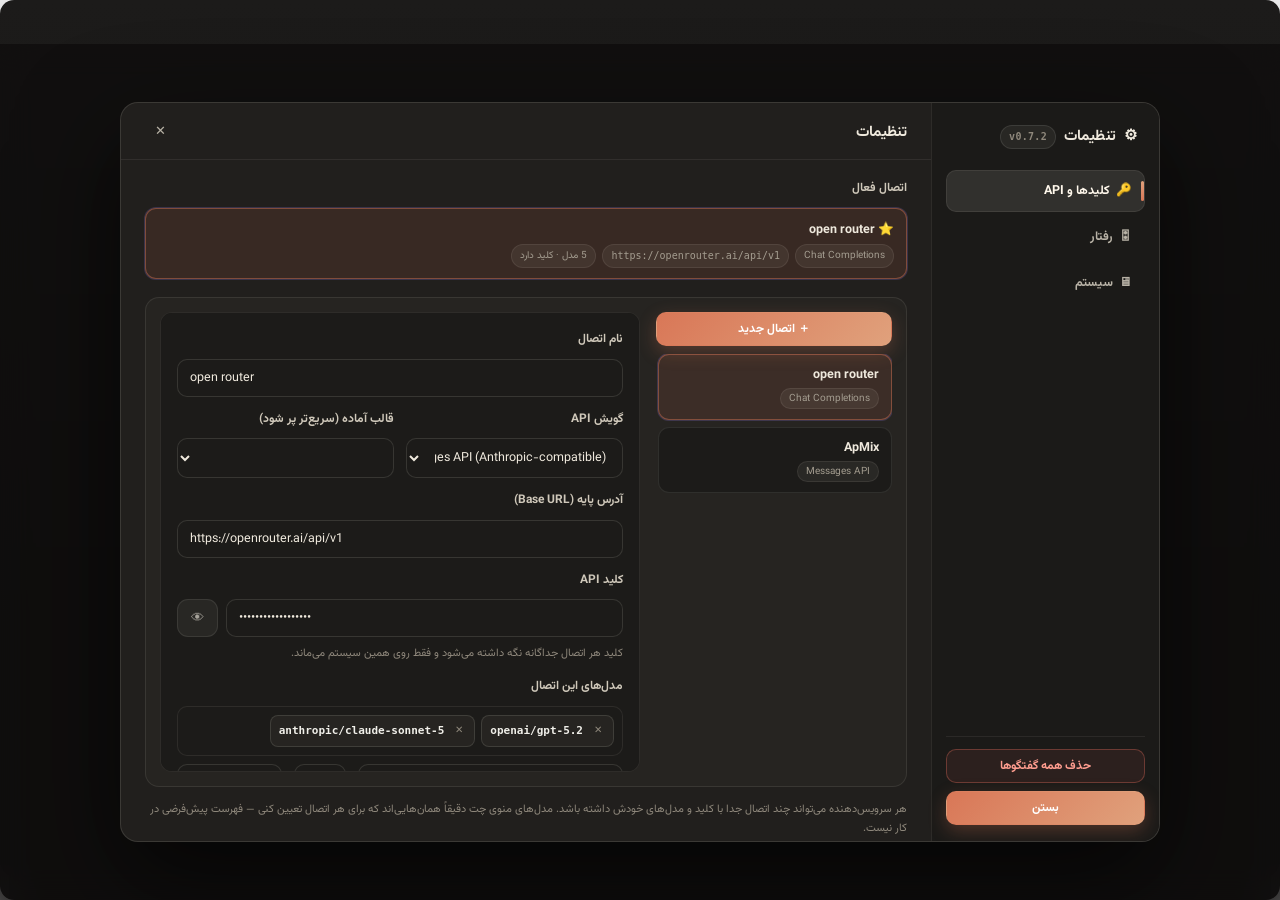
==== commit 9b8d1871: "v0.7.2: settings = exactly like v0.6.7 - settings page restored to the v0.6.7 layout: active-connect" ====
--- a/preview-settings.html
+++ b/preview-settings.html
@@ -2,7 +2,7 @@
 <html lang="fa" dir="rtl">
 <head>
 <meta charset="utf-8">
-<title>تنظیمات آتریا v0.7.1 — پیش‌نمایش</title>
+<title>تنظیمات آتریا v0.7.2 (مثل ۶٫۷) — پیش‌نمایش</title>
 <style>/* ==========================================================================
    Atria Dawn — styles (RTL, glass, animated dawn theme)
    ========================================================================== */
@@ -1706,7 +1706,7 @@
   <div class="settings-page" id="settingsModal">
     <div class="sp-wrap">
       <aside class="sp-side">
-        <div class="sp-title">⚙︎&nbsp; تنظیمات <span class="sp-ver">v0.7.1</span></div>
+        <div class="sp-title">⚙︎&nbsp; تنظیمات <span class="sp-ver">v0.7.2</span></div>
         <nav class="sp-nav">
           <button class="stab active" data-tab="conn">🔑&nbsp; کلیدها و API</button>
           <button class="stab" data-tab="behavior">🎛&nbsp; رفتار</button>
@@ -1724,6 +1724,10 @@
         </header>
         <div class="sp-body">
         <div class="stab-body active" data-tab="conn">
+          <div class="field">
+            <label class="flabel">اتصال فعال</label>
+            <div class="conn-summary" id="connSummary"></div>
+          </div>
           <div class="conns-body">
             <aside class="conn-list-col">
               <button class="btn primary full" id="connAdd">＋ اتصال جدید</button>
@@ -1783,9 +1787,9 @@
           </div>
           </section>
           </div>
+          <span class="fhint">هر سرویس‌دهنده می‌تواند چند اتصال جدا با کلید و مدل‌های خودش داشته باشد. مدل‌های منوی چت دقیقاً همان‌هایی‌اند که برای هر اتصال تعیین کنی — فهرست پیش‌فرضی در کار نیست.</span>
         </div>
         <div class="stab-body" data-tab="behavior">
-          <section class="set-card">
           <div class="set-sec-title">پاسخ‌گویی</div>
           <div class="set-row">
             <div class="set-row-text">
@@ -1815,8 +1819,6 @@
             </div>
             <label class="switch-field sm"><input type="checkbox" id="streamVal"><span class="switch"></span></label>
           </div>
-          </section>
-          <section class="set-card">
           <div class="set-row hidden" id="dsSearchRow">
             <div class="set-row-text">
               <div class="set-label">🔎 جست‌وجوی وب دیپ‌سیک</div>
@@ -1824,18 +1826,14 @@
             </div>
             <label class="switch-field sm"><input type="checkbox" id="dsSearchVal"><span class="switch"></span></label>
           </div>
-          </section>
         </div>
 
         <div class="stab-body" data-tab="sys">
-          <section class="set-card">
           <div class="set-sec-title">شخصیت و ابزارها</div>
           <div class="field">
             <label class="flabel">دستور سیستمی (System Prompt)</label>
             <textarea id="sysVal" rows="4" dir="auto" spellcheck="false" placeholder="شخصیت و قوانین دلخواه — فارسی یا انگلیسی (خالی = بدون شخصیت اضافه)"></textarea>
           </div>
-          </section>
-          <section class="set-card">
           <div class="set-row">
             <div class="set-row-text">
               <div class="set-label">حالت ایجنت</div>
@@ -1854,22 +1852,17 @@
             <label class="flabel">پوشهٔ کاری (Workspace)</label>
             <input type="text" id="wsVal" dir="ltr" spellcheck="false" placeholder="پیش‌فرض: .atria/workspace در پوشهٔ کاربر">
           </div>
-          </section>
-          <section class="set-card">
           <div class="field">
             <label class="flabel">حداکثر طول پاسخ (توکن خروجی)</label>
             <input type="number" id="maxTokVal" min="256" max="65536" step="256" inputmode="numeric" dir="ltr">
             <span class="fhint">سقف سرویس ۶۵۵۳۶ است — سقفِ طول پاسخ است و ربطی به موجودی/اعتبار حساب ندارد.</span>
           </div>
-          </section>
-          <section class="set-card">
           <div class="set-sec-title">ذخیره‌سازی</div>
           <div class="field">
             <div class="storage-box" id="storageBox">در حال آماده‌سازی…</div>
             <button class="btn" id="btnRevealAtria" type="button">📂 باز کردن پوشهٔ .atria</button>
             <span class="fhint">گفتگوها و ورک‌اسپیس مثل اپ‌های رسمی در پوشهٔ کاربر نگهداری می‌شوند — مثلاً <b dir="ltr">C:\Users\man\.atria</b></span>
           </div>
-          </section>
         </div>
         </div>
       </main>
@@ -1885,15 +1878,17 @@
   const body = document.querySelector('.stab-body[data-tab="' + b.dataset.tab + '"]');
   if (body) body.classList.add('active');
 }));
-document.getElementById('connList').innerHTML =
-  '<button class="conn-card active"><div class="cc-name">open router ⭐</div>' +
+// نمونهٔ پر شده — دقیقاً رندر واقعی برنامه
+document.getElementById('connSummary').innerHTML =
+  '<div class="conn-card active"><div class="cc-name">⭐ open router</div>' +
   '<div class="cc-meta"><span class="cc-chip">Chat Completions</span>' +
   '<span class="cc-chip ltr">https://openrouter.ai/api/v1</span>' +
-  '<span class="cc-chip">5 مدل · کلید دارد</span></div></button>' +
+  '<span class="cc-chip">5 مدل · کلید دارد</span></div></div>';
+document.getElementById('connList').innerHTML =
+  '<button class="conn-card active"><div class="cc-name">open router</div>' +
+  '<div class="cc-meta"><span class="cc-chip">Chat Completions</span></div></button>' +
   '<button class="conn-card"><div class="cc-name">ApMix</div>' +
-  '<div class="cc-meta"><span class="cc-chip">Messages API</span>' +
-  '<span class="cc-chip ltr">https://api.apmix.ai</span>' +
-  '<span class="cc-chip">2 مدل · بدون کلید</span></div></button>';
+  '<div class="cc-meta"><span class="cc-chip">Messages API</span></div></button>';
 const form = document.getElementById('connForm');
 form.classList.remove('hidden');
 document.getElementById('cfName').value = 'open router';
@@ -1901,7 +1896,6 @@
 document.getElementById('cfKey').value = 'sk-or-xxxxxxxxxxxx';
 document.getElementById('cfTags').innerHTML =
   '<span class="model-tag"><b>openai/gpt-5.2</b><button class="mt-x">✕</button></span>' +
-  '<span class="model-tag"><b>cohere/north-mini-code:free</b><button class="mt-x">✕</button></span>' +
   '<span class="model-tag"><b>anthropic/claude-sonnet-5</b><button class="mt-x">✕</button></span>';
 </script>
 </body>
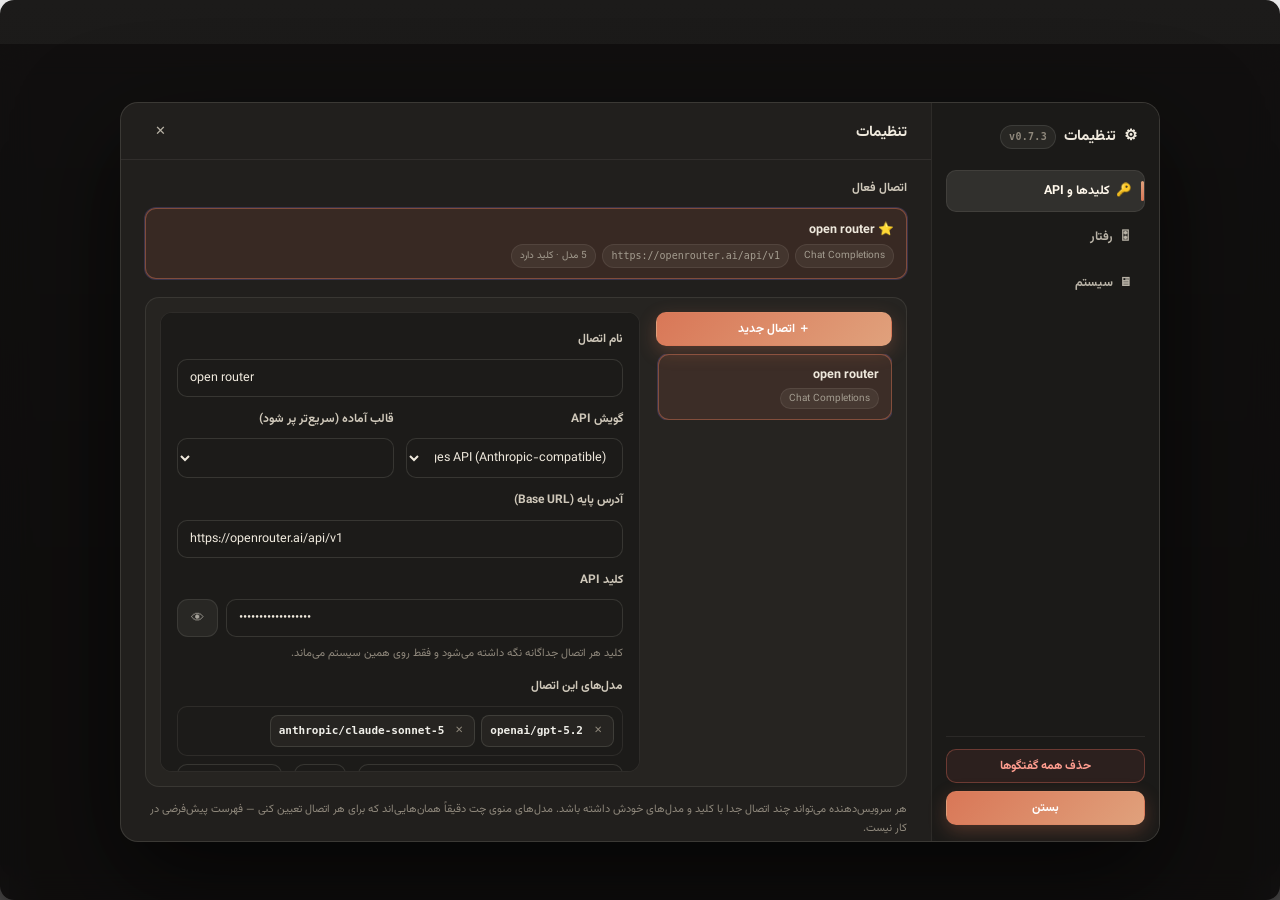
==== commit d2da5b37: "v0.7.3: server model list can never mirror or scramble - srv rows render as structured isolated LTR " ====
--- a/preview-settings.html
+++ b/preview-settings.html
@@ -2,16 +2,16 @@
 <html lang="fa" dir="rtl">
 <head>
 <meta charset="utf-8">
-<title>تنظیمات آتریا v0.7.2 (مثل ۶٫۷) — پیش‌نمایش</title>
+<title>تنظیمات آتریا v0.7.3 — پیش‌نمایش</title>
 <style>/* ==========================================================================
    Atria Dawn — styles (RTL, glass, animated dawn theme)
    ========================================================================== */
 
-@font-face { font-family: 'Vazirmatn'; src: url([data-uri]) format('woff2'); font-weight: 300; font-display: swap; }
-@font-face { font-family: 'Vazirmatn'; src: url([data-uri]) format('woff2'); font-weight: 400; font-display: swap; }
-@font-face { font-family: 'Vazirmatn'; src: url([data-uri]) format('woff2'); font-weight: 500; font-display: swap; }
-@font-face { font-family: 'Vazirmatn'; src: url([data-uri]) format('woff2'); font-weight: 600; font-display: swap; }
-@font-face { font-family: 'Vazirmatn'; src: url([data-uri]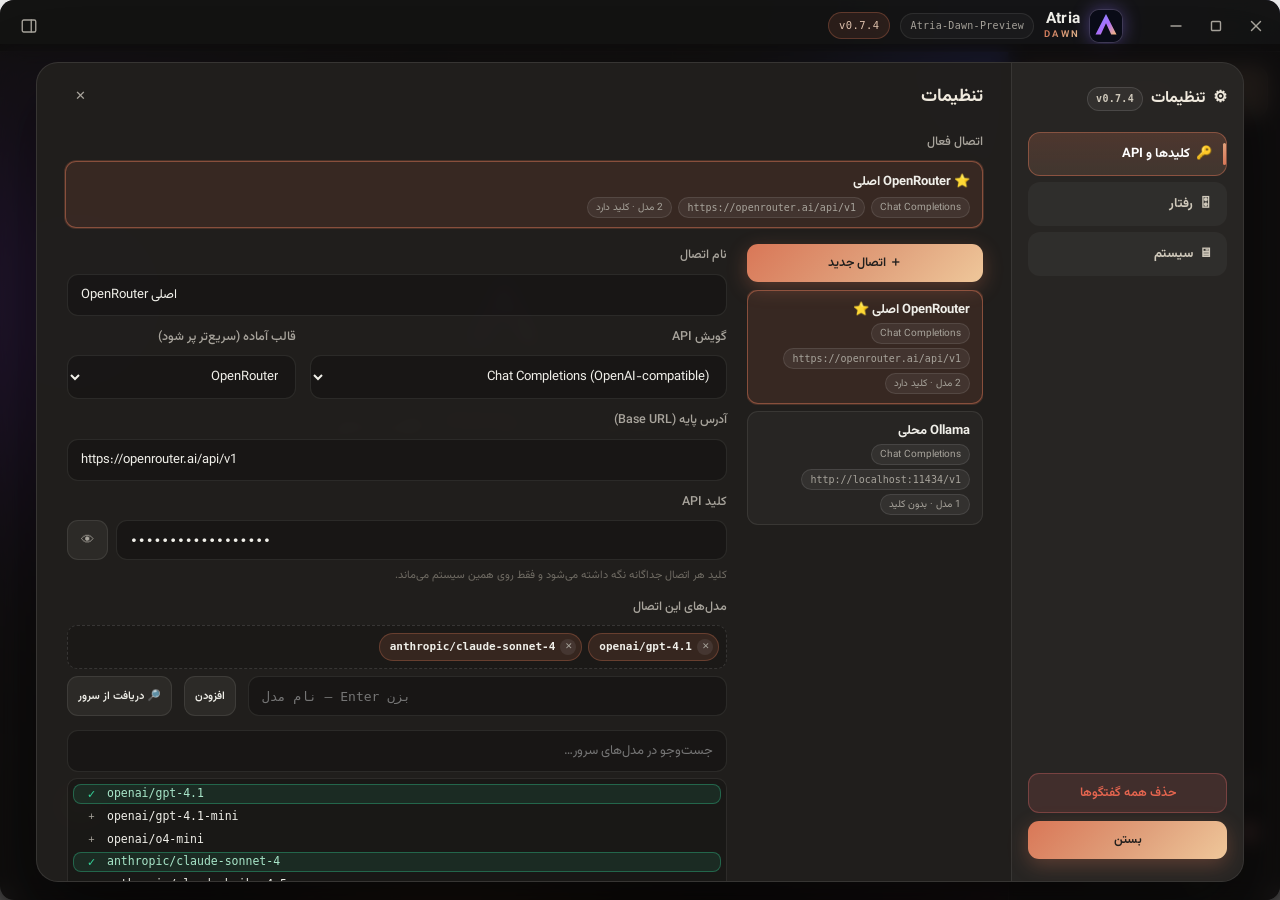
==== commit d070b07c: "v0.7.4: stabilize settings and release" ====
--- a/preview-settings.html
+++ b/preview-settings.html
@@ -2,7 +2,8 @@
 <html lang="fa" dir="rtl">
 <head>
 <meta charset="utf-8">
-<title>تنظیمات آتریا v0.7.3 — پیش‌نمایش</title>
+<meta name="viewport" content="width=device-width, initial-scale=1">
+<title>تنظیمات آتریا v0.7.4 — پیش‌نمایش</title>
 <style>/* ==========================================================================
    Atria Dawn — styles (RTL, glass, animated dawn theme)
    ========================================================================== */
@@ -1717,15 +1718,417 @@
   overflow: hidden; text-overflow: ellipsis; white-space: nowrap;
 }
 .model-tag b, .mm-name, .mp-name, .cc-name { unicode-bidi: isolate; }
+
+/* ================= v0.7.4 — تنظیمات یکپارچه: بازگشت کامل به چیدمان v0.6.7 ================= */
+/* This is intentionally the final settings-only skin: one source of truth after the
+   v0.6.9 overrides, while preserving the v0.7.1 version badge and v0.7.3 LTR model rows. */
+#settingsModal:not(.hidden) {
+  display: block !important;
+  position: fixed !important; top: 44px !important; left: 0 !important; right: 0 !important; bottom: 0 !important;
+  z-index: 55 !important; box-sizing: border-box !important;
+  padding: 18px clamp(14px, 3vw, 36px) !important;
+  background: rgba(12, 11, 10, 0.62) !important;
+  backdrop-filter: blur(10px) !important;
+  animation: spIn 0.28s cubic-bezier(0.2, 0.9, 0.25, 1) !important;
+}
+#settingsModal.hidden { display: none !important; }
+#settingsModal .sp-wrap {
+  width: 100% !important; height: 100% !important; min-height: 0 !important;
+  display: flex !important; overflow: hidden !important; border-radius: 22px !important;
+  background: rgba(33, 31, 29, 0.98) !important;
+  border: 1px solid rgba(255, 255, 255, 0.1) !important;
+  box-shadow: 0 28px 70px rgba(0, 0, 0, 0.55) !important;
+}
+#settingsModal .sp-side {
+  width: 232px !important; flex: 0 0 232px !important;
+  display: flex !important; flex-direction: column !important; gap: 10px !important;
+  padding: 22px 16px !important; border-inline-end: 1px solid rgba(255, 255, 255, 0.08) !important;
+  background: rgba(255, 255, 255, 0.03) !important;
+}
+#settingsModal .sp-title {
+  display: flex !important; align-items: center !important; gap: 8px !important;
+  font-size: 16px !important; font-weight: 800 !important; color: #efe9dd !important;
+  margin: 0 0 8px !important; letter-spacing: 0 !important;
+}
+#settingsModal .sp-ver {
+  flex: none !important; font-family: var(--mono) !important; font-size: 10px !important;
+  letter-spacing: 0.3px !important; color: #cfc8ba !important;
+  background: rgba(255, 255, 255, 0.05) !important;
+  border: 1px solid rgba(255, 255, 255, 0.12) !important;
+  border-radius: 999px !important; padding: 2px 8px !important;
+}
+#settingsModal .sp-nav { display: flex !important; flex-direction: column !important; gap: 6px !important; }
+#settingsModal .sp-nav .stab {
+  display: block !important; width: 100% !important; flex: none !important;
+  text-align: start !important; padding: 11px 14px !important; border-radius: 12px !important;
+  font-size: 13px !important; font-weight: 700 !important; cursor: pointer !important;
+  border: 1px solid transparent !important; background: rgba(255, 255, 255, 0.04) !important;
+  color: #cfc8ba !important; box-shadow: none !important; transition: 0.15s !important;
+}
+#settingsModal .sp-nav .stab:hover {
+  background: rgba(255, 255, 255, 0.08) !important; color: #efe9dd !important;
+}
+#settingsModal .sp-nav .stab.active {
+  background: linear-gradient(180deg, rgba(217, 119, 87, 0.22), rgba(224, 161, 124, 0.14)) !important;
+  border-color: rgba(217, 119, 87, 0.45) !important; color: #fff !important;
+}
+#settingsModal .sp-foot {
+  margin-top: auto !important; display: flex !important; flex-direction: column !important;
+  gap: 8px !important; padding: 0 !important; border: 0 !important;
+}
+#settingsModal .sp-main { flex: 1 1 auto !important; display: flex !important; flex-direction: column !important; min-width: 0 !important; }
+#settingsModal .sp-head {
+  display: flex !important; align-items: center !important; justify-content: space-between !important;
+  padding: 18px 28px 4px !important; border: 0 !important;
+}
+#settingsModal .sp-head h2 { margin: 0 !important; font-size: 18px !important; font-weight: 800 !important; color: #efe9dd !important; }
+#settingsModal .sp-head .x {
+  width: 30px !important; height: 30px !important; border-radius: 9px !important;
+  border: 0 !important; cursor: pointer !important; background: transparent !important;
+  color: var(--muted) !important; font-size: 13px !important; box-shadow: none !important;
+}
+#settingsModal .sp-head .x:hover { background: rgba(248, 113, 113, 0.18) !important; color: var(--bad) !important; }
+#settingsModal .sp-body {
+  flex: 1 1 auto !important; min-height: 0 !important; overflow-y: auto !important;
+  padding: 14px 28px 28px !important;
+}
+#settingsModal .sp-body .stab-body { display: none !important; }
+#settingsModal .sp-body .stab-body.active {
+  display: flex !important; flex-direction: column !important; gap: 12px !important;
+}
+#settingsModal .sp-body .stab-body[data-tab="conn"] { min-height: 0 !important; }
+
+/* Settings fields and buttons — the original v0.6.7 compact controls, consistently scoped. */
+#settingsModal .sp-body .field { display: flex !important; flex: 1 1 auto !important; flex-direction: column !important; gap: 7px !important; min-width: 0 !important; }
+#settingsModal .sp-body .flabel { font-size: 12.5px !important; color: var(--muted) !important; font-weight: 500 !important; }
+#settingsModal .sp-body .fhint { display: block; font-size: 11px !important; color: var(--faint) !important; line-height: 1.7 !important; }
+#settingsModal .sp-body .fhint.warn { color: #ffb4a8 !important; margin-top: 10px !important; }
+#settingsModal input:not([type="checkbox"]):not([type="range"]),
+#settingsModal textarea,
+#settingsModal select {
+  width: 100% !important; min-width: 0 !important; min-height: 40px !important;
+  padding: 10px 13px !important; border-radius: 11px !important; outline: none !important;
+  border: 1px solid var(--brd) !important; background: rgba(0, 0, 0, 0.25) !important;
+  color: var(--ink) !important; font-size: 13px !important; font-family: var(--font) !important;
+  box-shadow: none !important; transition: border-color 0.2s, box-shadow 0.2s !important;
+}
+#settingsModal input:focus, #settingsModal textarea:focus, #settingsModal select:focus {
+  border-color: rgba(217, 119, 87, 0.55) !important;
+  box-shadow: 0 0 0 3px rgba(217, 119, 87, 0.15) !important;
+}
+#settingsModal select option { background: var(--bg1) !important; color: var(--ink) !important; }
+#settingsModal textarea { min-height: 88px !important; resize: vertical !important; line-height: 1.9 !important; }
+#settingsModal input[type="range"] { width: 170px !important; height: 26px !important; accent-color: var(--violet) !important; flex: none !important; }
+#settingsModal .row2 { display: flex !important; gap: 14px !important; }
+#settingsModal .key-row { display: flex !important; flex-wrap: nowrap !important; gap: 8px !important; min-width: 0 !important; }
+#settingsModal .sp-body .key-row input:not([type="checkbox"]):not([type="range"]) { width: auto !important; flex: 1 1 auto !important; min-width: 0 !important; font-family: var(--mono) !important; }
+#settingsModal .key-row .btn.tiny { margin-inline-start: 4px !important; }
+#settingsModal .eye {
+  flex: none !important; border: 1px solid var(--brd) !important; background: var(--glass) !important;
+  border-radius: 11px !important; cursor: pointer !important; padding: 0 13px !important;
+  color: var(--muted) !important;
+}
+#settingsModal .eye:hover { color: var(--ink) !important; }
+#settingsModal .btn {
+  min-height: 0 !important; padding: 9px 18px !important; border-radius: 11px !important;
+  cursor: pointer !important; font-family: var(--font) !important; font-size: 12.5px !important;
+  font-weight: 600 !important; border: 1px solid var(--brd) !important; transition: 0.2s !important;
+  background: var(--glass) !important; color: var(--ink) !important; box-shadow: none !important;
+}
+#settingsModal .btn:hover { border-color: var(--brd-strong) !important; transform: translateY(-1px) !important; }
+#settingsModal .btn.primary {
+  background: var(--grad) !important; border: 0 !important; color: #211f1d !important;
+  box-shadow: 0 6px 20px rgba(217, 119, 87, 0.3) !important;
+}
+#settingsModal .btn.danger {
+  background: rgba(248, 113, 113, 0.12) !important; border-color: rgba(248, 113, 113, 0.3) !important;
+  color: var(--bad) !important;
+}
+#settingsModal .btn.danger:hover { background: rgba(248, 113, 113, 0.2) !important; }
+#settingsModal .btn.tiny { min-height: 30px !important; padding: 5px 10px !important; font-size: 11px !important; white-space: nowrap !important; }
+#settingsModal .btn.full { width: 100% !important; }
+#settingsModal .switch-field.sm { margin: 0 !important; flex: none !important; }
+#settingsModal .switch-field .switch { background: rgba(255, 255, 255, 0.1) !important; border: 1px solid var(--brd) !important; }
+#settingsModal .switch-field input:checked + .switch { background: var(--grad) !important; border-color: transparent !important; }
+
+/* Connections: one v0.6.7 two-column layout; no extra card/popup layered over the page. */
+#settingsModal .conns-body {
+  display: flex !important; flex: 1 1 auto !important; align-items: flex-start !important;
+  gap: 14px !important; min-height: 340px !important; margin-top: 4px !important;
+  padding: 0 !important; border: 0 !important; border-radius: 0 !important;
+  background: transparent !important;
+}
+#settingsModal .conn-list-col {
+  width: 236px !important; flex: 0 0 236px !important;
+  display: flex !important; flex-direction: column !important; gap: 8px !important;
+  min-width: 0 !important; padding: 0 !important; background: transparent !important; border: 0 !important;
+}
+#settingsModal .conn-list {
+  display: flex !important; flex-direction: column !important; gap: 7px !important;
+  max-height: 420px !important; overflow-y: auto !important; padding: 0 !important;
+}
+#settingsModal .conn-card {
+  text-align: start !important; cursor: pointer !important; padding: 9px 12px !important;
+  border-radius: 11px !important; background: rgba(255, 255, 255, 0.03) !important;
+  border: 1px solid var(--brd) !important; color: var(--ink) !important;
+  box-shadow: none !important; transition: 0.15s !important; animation: fadeSlide 0.25s ease both;
+}
+#settingsModal .conn-card:hover { background: rgba(217, 119, 87, 0.08) !important; border-color: var(--brd-strong) !important; }
+#settingsModal .conn-card.active {
+  border-color: rgba(217, 119, 87, 0.5) !important; background: rgba(217, 119, 87, 0.12) !important;
+  box-shadow: 0 0 0 1px rgba(217, 119, 87, 0.2) !important;
+}
+#settingsModal .cc-name { font-size: 13px !important; font-weight: 700 !important; color: var(--ink) !important; margin-bottom: 3px !important; }
+#settingsModal .cc-meta {
+  display: flex !important; flex-wrap: wrap !important; align-items: center !important;
+  gap: 4px 6px !important; font-size: 10.5px !important; color: var(--muted) !important;
+  direction: rtl !important; text-align: start !important;
+}
+#settingsModal .cc-chip {
+  display: inline-flex !important; align-items: center !important; max-width: 100% !important;
+  padding: 2px 8px !important; border-radius: 999px !important;
+  color: var(--muted) !important; background: rgba(255, 255, 255, 0.06) !important;
+  border: 1px solid rgba(255, 255, 255, 0.1) !important; font-size: 10px !important;
+  line-height: 1.5 !important; overflow: hidden !important; text-overflow: ellipsis !important; white-space: nowrap !important;
+}
+#settingsModal .cc-chip.ltr { direction: ltr !important; unicode-bidi: isolate !important; font-family: var(--mono) !important; max-width: 190px !important; }
+#settingsModal .conn-summary { display: flex !important; flex-direction: column !important; gap: 8px !important; }
+#settingsModal .conn-summary .conn-card { pointer-events: auto !important; }
+#settingsModal .conn-form-col {
+  display: flex !important; flex: 1 1 auto !important; flex-direction: column !important; gap: 10px !important;
+  min-width: 0 !important; max-height: none !important; overflow-y: auto !important;
+  padding: 0 6px 0 2px !important; border: 0 !important; border-radius: 0 !important;
+  background: transparent !important; box-shadow: none !important;
+}
+#settingsModal .conn-form-col.hidden { display: none !important; }
+#settingsModal .conn-form-foot { display: flex !important; align-items: center !important; gap: 10px !important; margin-top: 4px !important; padding: 0 !important; border: 0 !important; }
+#settingsModal .conns-body:has(.conn-form-col.hidden) { flex-direction: column !important; min-height: 0 !important; }
+#settingsModal .conns-body:has(.conn-form-col.hidden) .conn-list-col { width: 100% !important; flex: 1 1 auto !important; }
+#settingsModal .conns-body:has(.conn-form-col.hidden) .conn-list { max-height: 420px !important; }
+
+/* Model chips and fetched server list keep their structured, isolated LTR rendering. */
+#settingsModal .model-tags {
+  display: flex !important; flex-wrap: wrap !important; gap: 6px !important; padding: 7px !important;
+  min-height: 42px !important; border: 1px dashed rgba(255, 255, 255, 0.12) !important;
+  border-radius: 10px !important; background: rgba(0, 0, 0, 0.15) !important;
+}
+#settingsModal .model-tag {
+  display: inline-flex !important; align-items: center !important; gap: 5px !important;
+  max-width: 100% !important; box-sizing: border-box !important; direction: ltr !important;
+  font-family: var(--mono) !important; font-size: 11px !important;
+  background: rgba(217, 119, 87, 0.14) !important; border: 1px solid rgba(217, 119, 87, 0.3) !important;
+  border-radius: 20px !important; padding: 3px 5px 3px 10px !important; color: var(--ink) !important;
+}
+#settingsModal .model-tag b { direction: ltr !important; unicode-bidi: isolate !important; font-family: var(--mono) !important; font-size: 11px !important; }
+#settingsModal .model-tag .mt-x {
+  flex: none !important; border: 0 !important; background: rgba(255, 255, 255, 0.08) !important;
+  color: var(--muted) !important; border-radius: 50% !important; width: 16px !important; height: 16px !important;
+  font-size: 9px !important; cursor: pointer !important; line-height: 1 !important;
+}
+#settingsModal .model-tag .mt-x:hover { background: rgba(255, 107, 125, 0.3) !important; color: #fff !important; }
+#settingsModal .srv-models { display: flex !important; flex-direction: column !important; gap: 6px !important; margin-top: 7px !important; min-width: 0 !important; }
+#settingsModal .srv-models.hidden { display: none !important; }
+#settingsModal .srv-list {
+  display: flex !important; flex-direction: column !important; gap: 3px !important;
+  max-height: 190px !important; overflow-y: auto !important; padding: 5px !important;
+  border: 1px solid var(--brd) !important; border-radius: 10px !important;
+  background: rgba(0, 0, 0, 0.2) !important; direction: ltr !important; unicode-bidi: isolate !important;
+}
+#settingsModal .srv-item {
+  display: flex !important; align-items: center !important; gap: 8px !important; width: 100% !important;
+  direction: ltr !important; unicode-bidi: isolate !important; text-align: left !important;
+  padding: 6px 10px !important; border-radius: 8px !important; border: 1px solid transparent !important;
+  background: transparent !important; color: var(--ink) !important; cursor: pointer !important;
+  font-family: var(--mono) !important; font-size: 11.5px !important; line-height: 1.5 !important;
+  white-space: nowrap !important; overflow: hidden !important; text-overflow: ellipsis !important;
+}
+#settingsModal .srv-item:hover { background: rgba(217, 119, 87, 0.1) !important; }
+#settingsModal .srv-item.picked {
+  border-color: rgba(52, 211, 153, 0.35) !important; background: rgba(52, 211, 153, 0.1) !important; color: #a8e6c9 !important;
+}
+#settingsModal .srv-tick { flex: none !important; width: 15px !important; text-align: center !important; font-family: 'Segoe UI Symbol', 'Segoe UI', sans-serif !important; }
+#settingsModal .srv-name {
+  flex: 1 1 auto !important; min-width: 0 !important; direction: ltr !important; unicode-bidi: isolate !important;
+  font-family: var(--mono) !important; overflow: hidden !important; text-overflow: ellipsis !important; white-space: nowrap !important;
+}
+#settingsModal .srv-empty { padding: 12px 4px !important; font-size: 12px !important; }
+#settingsModal .mm-search {
+  background: rgba(255, 255, 255, 0.05) !important; border: 1px solid var(--brd) !important;
+  border-radius: 9px !important; color: var(--ink) !important; min-height: 34px !important;
+  padding: 6px 10px !important; font-size: 12px !important;
+}
+#settingsModal .mm-search:focus { border-color: rgba(217, 119, 87, 0.5) !important; box-shadow: none !important; }
+
+/* The original simple behavior/system rows and local storage block. */
+#settingsModal .set-sec-title {
+  font-size: 11px !important; font-weight: 800 !important; letter-spacing: 0.4px !important;
+  color: var(--muted) !important; margin: 16px 2px 6px !important;
+}
+#settingsModal .set-sec-title:first-child { margin-top: 2px !important; }
+#settingsModal .set-row {
+  display: flex !important; align-items: center !important; justify-content: space-between !important;
+  gap: 18px !important; padding: 12px 4px !important; border-bottom: 1px solid rgba(255, 255, 255, 0.05) !important;
+}
+#settingsModal .set-row:last-of-type { border-bottom: 0 !important; }
+#settingsModal .set-row-text { display: flex !important; flex-direction: column !important; gap: 3px !important; min-width: 0 !important; }
+#settingsModal .set-label { font-size: 13.5px !important; font-weight: 650 !important; color: var(--ink) !important; }
+#settingsModal .set-desc { font-size: 11.5px !important; color: var(--muted) !important; line-height: 1.75 !important; }
+#settingsModal .storage-box {
+  display: flex !important; flex-direction: column !important; gap: 2px !important;
+  padding: 8px 12px !important; border: 1px solid var(--brd) !important; border-radius: 12px !important;
+  background: rgba(0, 0, 0, 0.18) !important; margin-bottom: 8px !important;
+}
+#settingsModal .st-row {
+  display: flex !important; gap: 12px !important; align-items: baseline !important;
+  padding: 7px 0 !important; border-bottom: 1px dashed rgba(255, 255, 255, 0.06) !important;
+}
+#settingsModal .st-row:last-child { border-bottom: 0 !important; }
+#settingsModal .st-row b { min-width: 62px !important; flex: none !important; color: var(--muted) !important; font-size: 11px !important; font-weight: 700 !important; }
+#settingsModal .st-row span {
+  direction: ltr !important; unicode-bidi: isolate !important; text-align: left !important; font-family: var(--mono) !important;
+  font-size: 10.5px !important; color: var(--ink) !important; user-select: all !important;
+  word-break: break-all !important; line-height: 1.7 !important;
+}
+
+/* Real filtering must beat #modelMenu .mm-item { display:flex !important; }. */
+#modelMenu .mm-item.hidden { display: none !important; }
+#modelMenu .mm-group.hidden { display: none !important; }
+#modelMenu .mm-search-empty { padding: 16px 10px !important; color: var(--muted) !important; text-align: center !important; }
+#modelMenu .mm-action.hidden, #modelMenu .mm-empty-state.hidden { display: none !important; }
+
+@media (max-width: 900px) {
+  #settingsModal:not(.hidden) { padding: 10px !important; }
+  #settingsModal .sp-side { width: 190px !important; flex-basis: 190px !important; padding: 16px 12px !important; }
+  #settingsModal .sp-head { padding-inline: 16px !important; }
+  #settingsModal .sp-body { padding: 12px 16px 18px !important; }
+  #settingsModal .conns-body { flex-direction: column !important; }
+  #settingsModal .conn-list-col { width: 100% !important; flex: 0 0 auto !important; max-height: 190px !important; }
+  #settingsModal .conn-form-col { max-height: none !important; }
+  #settingsModal .row2 { flex-wrap: wrap !important; }
+}
+@media (max-width: 600px) {
+  #settingsModal:not(.hidden) { padding: 6px !important; }
+  #settingsModal .sp-wrap { flex-direction: column !important; }
+  #settingsModal .sp-side {
+    width: auto !important; flex: 0 0 auto !important; gap: 8px !important; padding: 9px 12px !important;
+    border-inline-end: 0 !important; border-bottom: 1px solid rgba(255, 255, 255, 0.08) !important;
+  }
+  #settingsModal .sp-title { margin: 0 !important; font-size: 14px !important; }
+  #settingsModal .sp-nav { flex-direction: row !important; overflow-x: auto !important; }
+  #settingsModal .sp-nav .stab { width: auto !important; white-space: nowrap !important; padding: 7px 10px !important; }
+  #settingsModal .sp-foot { flex-direction: row !important; margin-top: 0 !important; }
+  #settingsModal .sp-foot .btn { flex: 1 1 0 !important; padding: 7px 9px !important; }
+  #settingsModal .sp-head { padding: 10px 12px 4px !important; }
+  #settingsModal .sp-body { padding: 9px 12px 14px !important; }
+}
+
 </style>
 </head>
 <body>
-<div class="frame"><div class="layout"><section class="chat"></section></div></div>
-<!-- settings page (full page — not a popup) -->
+  <div class="frame" id="frame">
+
+    <!-- animated dawn background -->
+    <div class="bg">
+      <div class="blob b1"></div>
+      <div class="blob b2"></div>
+      <div class="blob b3"></div>
+      <div class="blob b4"></div>
+      <div id="stars"></div>
+      <div class="grid-overlay"></div>
+      <div class="vignette"></div>
+    </div>
+
+    <!-- titlebar -->
+    <header class="titlebar" data-tauri-drag-region>
+      <div class="brand">
+        <div class="logo"><img src="[data-uri]" alt="Atria"></div>
+        <div class="brand-text">
+          <span class="brand-name">Atria</span>
+          <span class="brand-sub">DAWN</span>
+        </div>
+        <span class="model-badge" id="modelChip">Atria-Dawn-Preview</span>
+        <span class="app-ver" id="appVer">v0.7.4</span>
+        <span class="tok-chip hidden" id="tokChip" title="مصرف توکن آخرین اجرا"></span>
+      </div>
+      <div class="titlebar-actions">
+        <button class="tb-btn" id="btnSide" title="نمایش/پنهان‌سازی نوار کناری">
+          <svg viewBox="0 0 24 24"><rect x="3" y="4" width="18" height="16" rx="2"/><line x1="15" y1="4" x2="15" y2="20"/></svg>
+        </button>
+      </div>
+      <div class="win-controls">
+        <button class="wc wc-min" id="btnMin" title="کوچک‌کردن"><svg viewBox="0 0 12 12"><line x1="1" y1="6" x2="11" y2="6"/></svg></button>
+        <button class="wc wc-max" id="btnMax" title="بزرگ‌کردن"><svg viewBox="0 0 12 12"><rect x="1.5" y="1.5" width="9" height="9" rx="1"/></svg></button>
+        <button class="wc wc-close" id="btnClose" title="بستن"><svg viewBox="0 0 12 12"><line x1="1.5" y1="1.5" x2="10.5" y2="10.5"/><line x1="10.5" y1="1.5" x2="1.5" y2="10.5"/></svg></button>
+      </div>
+    </header>
+
+    <!-- layout -->
+    <div class="layout">
+      <aside class="sidebar">
+        <button class="new-chat-btn" id="btnNew">
+          <span class="nc-glow"></span>
+          <span class="nc-plus">＋</span>
+          گفتگوی جدید
+        </button>
+        <nav class="conv-list" id="convList"></nav>
+        <div class="side-footer">
+          <button class="side-btn" id="btnSettings">⚙︎&nbsp; تنظیمات</button>
+          <button class="side-btn" id="btnMemory">🧠&nbsp; حافظهٔ بلندمدت</button>
+          <div class="engine-note"><span class="dot-live"></span> Rust engine · Tauri v2</div>
+        </div>
+      </aside>
+
+      <section class="chat">
+        <div class="messages" id="messages"></div>
+
+        <div class="empty" id="empty">
+          <div class="orb"><img src="[data-uri]" alt=""></div>
+          <h1>سلام! من <span class="grad-text">Atria</span> هستم</h1>
+          <p class="empty-sub">دستیار هوشمند آتریا — می‌تونم فکر کنم، ابزار استفاده کنم و با انیمیشن خط‌به‌خط بنویسم.</p>
+          <div class="suggestions">
+            <button class="chip" data-q="۱۷×۲۴+۳ چنده؟">«۱۷×۲۴+۳ چنده؟»</button>
+            <button class="chip" data-q="امروز چنده؟">«امروز چنده؟»</button>
+            <button class="chip" data-q="یادداشت کن: پروژه آتریا مهم است">«یادداشت کن: …»</button>
+          </div>
+        </div>
+
+        <div class="composer-zone">
+          <div class="composer glass">
+            <div class="img-tray hidden" id="imgTray"></div>
+            <textarea id="input" rows="1" placeholder="هرچی می‌خوای بپرس…  (Enter: ارسال · Shift+Enter: سطر جدید)"></textarea>
+            <button class="send-btn" id="btnSend" title="ارسال">
+              <svg viewBox="0 0 24 24"><path d="M22 2 L11 13"/><path d="M22 2 L15 22 L11 13 L2 9 Z"/></svg>
+            </button>
+            <button class="stop-btn hidden" id="btnStop" title="توقف">
+              <svg viewBox="0 0 24 24"><rect x="6" y="6" width="12" height="12" rx="2"/></svg>
+            </button>
+          </div>
+          <div class="composer-bar">
+            <button class="model-pick" id="modelPick" title="انتخاب مدل">
+              <span class="mp-name" id="mpName">Atria-Dawn-Preview</span>
+              <span class="mp-caret">▾</span>
+            </button>
+
+            <div class="mode-chips">
+              <input type="file" id="fileInput" accept="image/png,image/jpeg,image/webp,image/gif" multiple hidden>
+              <button class="mode-chip" id="btnAttach" title="پیوست تصویر (برای مدل‌های ویژن‌دار)">📎 تصویر</button>
+              <button class="mode-chip" id="chipAgent">⚡ ایجنت</button>
+              <button class="mode-chip" id="chipThink">🧠 تفکر</button>
+              <button class="mode-chip" id="chipFiles">📂 فایل‌ها</button>
+            </div>
+          </div>
+        </div>
+
+        <button class="scroll-btn hidden" id="btnScroll" title="پایین">↓</button>
+      </section>
+    </div>
+  </div>
+
+  <!-- settings page (full page — not a popup) -->
   <div class="settings-page" id="settingsModal">
     <div class="sp-wrap">
       <aside class="sp-side">
-        <div class="sp-title">⚙︎&nbsp; تنظیمات <span class="sp-ver">v0.7.3</span></div>
+        <div class="sp-title">⚙︎&nbsp; تنظیمات <span class="sp-ver">v0.7.4</span></div>
         <nav class="sp-nav">
           <button class="stab active" data-tab="conn">🔑&nbsp; کلیدها و API</button>
           <button class="stab" data-tab="behavior">🎛&nbsp; رفتار</button>
@@ -1888,8 +2291,116 @@
     </div>
   </div>
 
-  
 <script>
+// Interactive, local-only UI preview. No real credential is present.
+const templates = {
+  openrouter: { name: 'OpenRouter', base: 'https://openrouter.ai/api/v1', kind: 'openai' },
+  ollama: { name: 'Ollama (محلی)', base: 'http://localhost:11434/v1', kind: 'openai' },
+  openai: { name: 'OpenAI', base: 'https://api.openai.com/v1', kind: 'openai' }
+};
+const connections = [
+  { name: 'OpenRouter اصلی', kind: 'openai', base: 'https://openrouter.ai/api/v1', key: 'sk-or-••••••••••••', models: ['openai/gpt-4.1', 'anthropic/claude-sonnet-4'], active: true },
+  { name: 'Ollama محلی', kind: 'openai', base: 'http://localhost:11434/v1', key: '', models: ['qwen2.5-coder:7b'], active: false }
+];
+let editing = 0;
+const $ = (id) => document.getElementById(id);
+function paintList() {
+  $('connList').innerHTML = connections.map((c, i) =>
+    '<button class="conn-card' + (i === editing ? ' active' : '') + '" data-index="' + i + '">' +
+    '<div class="cc-name"></div><div class="cc-meta"><span class="cc-chip"></span><span class="cc-chip ltr"></span><span class="cc-chip"></span></div></button>'
+  ).join('');
+  [...$('connList').querySelectorAll('.conn-card')].forEach((card, i) => {
+    const c = connections[i];
+    card.querySelector('.cc-name').textContent = c.name + (c.active ? ' ⭐' : '');
+    const chips = card.querySelectorAll('.cc-chip');
+    chips[0].textContent = c.kind === 'anthropic' ? 'Messages API' : 'Chat Completions';
+    chips[1].textContent = c.base || 'بدون آدرس';
+    chips[2].textContent = c.models.length + ' مدل · ' + (c.key ? 'کلید دارد' : 'بدون کلید');
+    card.onclick = () => { editing = i; paintForm(); paintList(); };
+  });
+}
+function paintForm() {
+  const c = connections[editing];
+  $('cfName').value = c.name;
+  $('cfKind').value = c.kind;
+  $('cfBase').value = c.base;
+  $('cfKey').value = c.key;
+  $('cfTemplate').value = Object.keys(templates).find((id) => templates[id].base === c.base) || '';
+  $('cfSetActive').textContent = c.active ? '⭐ اتصال فعال ✓' : '⭐ اتصال فعال';
+  $('cfTags').innerHTML = c.models.map((m) => '<span class="model-tag" dir="ltr"><b></b><button class="mt-x" type="button">✕</button></span>').join('');
+  [...$('cfTags').querySelectorAll('.model-tag')].forEach((tag, i) => {
+    tag.querySelector('b').textContent = c.models[i];
+    tag.querySelector('button').onclick = () => { c.models.splice(i, 1); paintForm(); paintList(); };
+  });
+  $('connSummary').innerHTML = '';
+  const active = connections.find((x) => x.active);
+  if (active) {
+    const summary = document.createElement('div'); summary.className = 'conn-card active';
+    summary.innerHTML = '<div class="cc-name"></div><div class="cc-meta"><span class="cc-chip"></span><span class="cc-chip ltr"></span><span class="cc-chip"></span></div>';
+    summary.querySelector('.cc-name').textContent = '⭐ ' + active.name;
+    const chips = summary.querySelectorAll('.cc-chip');
+    chips[0].textContent = active.kind === 'anthropic' ? 'Messages API' : 'Chat Completions';
+    chips[1].textContent = active.base || 'بدون آدرس';
+    chips[2].textContent = active.models.length + ' مدل · ' + (active.key ? 'کلید دارد' : 'بدون کلید');
+    $('connSummary').appendChild(summary);
+  }
+}
+const serverModels = [
+  'openai/gpt-4.1', 'openai/gpt-4.1-mini', 'openai/o4-mini',
+  'anthropic/claude-sonnet-4', 'anthropic/claude-haiku-4.5',
+  'google/gemini-2.5-pro', 'deepseek/deepseek-v3.2', 'qwen/qwen3-coder'
+];
+function paintServerModels() {
+  const q = $('cfSrvSearch').value.trim().toLocaleLowerCase();
+  const items = serverModels.filter((m) => !q || m.toLocaleLowerCase().includes(q));
+  $('cfSrvList').innerHTML = items.length ? items.map((m) => {
+    const picked = connections[editing].models.includes(m);
+    return '<button class="srv-item' + (picked ? ' picked' : '') + '" dir="ltr" title="' + m + '"><span class="srv-tick">' + (picked ? '✓' : '+') + '</span><bdi class="srv-name"></bdi></button>';
+  }).join('') : '<div class="mem-empty srv-empty">مدلی با این عبارت پیدا نشد</div>';
+  [...$('cfSrvList').querySelectorAll('.srv-item')].forEach((row, i) => {
+    const model = items[i]; row.querySelector('.srv-name').textContent = model;
+    row.onclick = () => {
+      const list = connections[editing].models;
+      const at = list.indexOf(model); at < 0 ? list.push(model) : list.splice(at, 1);
+      paintServerModels(); paintForm(); paintList();
+    };
+  });
+}
+Object.keys(templates).forEach((id) => {
+  const opt = document.createElement('option'); opt.value = id; opt.textContent = templates[id].name; $('cfTemplate').appendChild(opt);
+});
+$('connForm').classList.remove('hidden');
+paintList(); paintForm();
+$('cfSrvWrap').classList.remove('hidden'); paintServerModels();
+$('cfSrvSearch').addEventListener('input', paintServerModels);
+$('cfName').addEventListener('input', () => { connections[editing].name = $('cfName').value; paintList(); });
+$('cfBase').addEventListener('input', () => { connections[editing].base = $('cfBase').value; $('cfTemplate').value = ''; paintList(); });
+$('cfKey').addEventListener('input', () => { connections[editing].key = $('cfKey').value; paintList(); });
+$('cfKind').addEventListener('change', () => { connections[editing].kind = $('cfKind').value; paintList(); });
+$('cfTemplate').addEventListener('change', () => {
+  const t = templates[$('cfTemplate').value]; if (!t) return;
+  const c = connections[editing]; c.kind = t.kind; c.base = t.base;
+  if (!c.name || c.name === 'اتصال جدید') c.name = t.name;
+  paintForm(); paintList();
+});
+$('cfModelAdd').addEventListener('click', () => {
+  const m = $('cfModelInput').value.trim(); if (!m) return;
+  if (!connections[editing].models.includes(m)) connections[editing].models.push(m);
+  $('cfModelInput').value = ''; paintForm(); paintList(); paintServerModels();
+});
+$('cfModelInput').addEventListener('keydown', (e) => { if (e.key === 'Enter') { e.preventDefault(); $('cfModelAdd').click(); } });
+$('cfFetchModels').addEventListener('click', () => { $('cfSrvWrap').classList.remove('hidden'); paintServerModels(); });
+$('cfSetActive').addEventListener('click', () => {
+  connections.forEach((c, i) => c.active = i === editing); paintForm(); paintList();
+});
+$('connAdd').addEventListener('click', () => {
+  const draft = connections.findIndex((c) => c.name.startsWith('اتصال جدید') && !c.base && !c.key && !c.models.length);
+  if (draft >= 0) { editing = draft; }
+  else { connections.unshift({ name: 'اتصال جدید', kind: 'openai', base: '', key: '', models: [], active: false }); editing = 0; }
+  $('connForm').classList.remove('hidden'); paintForm(); paintList(); $('cfName').focus();
+});
+$('settingsX').addEventListener('click', () => $('settingsModal').classList.add('hidden'));
+$('settingsClose').addEventListener('click', () => $('settingsModal').classList.add('hidden'));
 document.querySelectorAll('.stab').forEach((b) => b.addEventListener('click', () => {
   document.querySelectorAll('.stab').forEach((x) => x.classList.remove('active'));
   document.querySelectorAll('.stab-body').forEach((x) => x.classList.remove('active'));
@@ -1897,35 +2408,6 @@
   const body = document.querySelector('.stab-body[data-tab="' + b.dataset.tab + '"]');
   if (body) body.classList.add('active');
 }));
-document.getElementById('connSummary').innerHTML =
-  '<div class="conn-card active"><div class="cc-name">⭐ open router</div>' +
-  '<div class="cc-meta"><span class="cc-chip">Chat Completions</span>' +
-  '<span class="cc-chip ltr">https://openrouter.ai/api/v1</span>' +
-  '<span class="cc-chip">5 مدل · کلید دارد</span></div></div>';
-document.getElementById('connList').innerHTML =
-  '<button class="conn-card active"><div class="cc-name">open router</div>' +
-  '<div class="cc-meta"><span class="cc-chip">Chat Completions</span></div></button>';
-const form = document.getElementById('connForm');
-form.classList.remove('hidden');
-document.getElementById('cfName').value = 'open router';
-document.getElementById('cfBase').value = 'https://openrouter.ai/api/v1';
-document.getElementById('cfKey').value = 'sk-or-xxxxxxxxxxxx';
-document.getElementById('cfTags').innerHTML =
-  '<span class="model-tag" dir="ltr"><b>openai/gpt-5.2</b><button class="mt-x">✕</button></span>' +
-  '<span class="model-tag" dir="ltr"><b>anthropic/claude-sonnet-5</b><button class="mt-x">✕</button></span>';
-// نمونهٔ لیست سرور — دقیقاً رندر واقعی v0.7.3
-const models = [
-  ['openai/gpt-5.2', true], ['openai/gpt-5.1', false],
-  ['anthropic/claude-sonnet-5', true], ['anthropic/claude-haiku-4.5', false],
-  ['deepseek/deepseek-v3.2', false], ['qwen/qwen3-coder-4.5', true],
-  ['cohere/north-mini-coder:free', false], ['google/gemini-2.5-pro', false]
-];
-const wrap = document.getElementById('cfSrvWrap');
-wrap.classList.remove('hidden');
-document.getElementById('cfSrvList').innerHTML = models.map(([id, picked]) =>
-  '<button class="srv-item' + (picked ? ' picked' : '') + '" dir="ltr" title="' + id + '">' +
-  '<span class="srv-tick">' + (picked ? '✓' : '+') + '</span>' +
-  '<bdi class="srv-name">' + id + '</bdi></button>').join('');
 </script>
 </body>
-</html>+</html>
